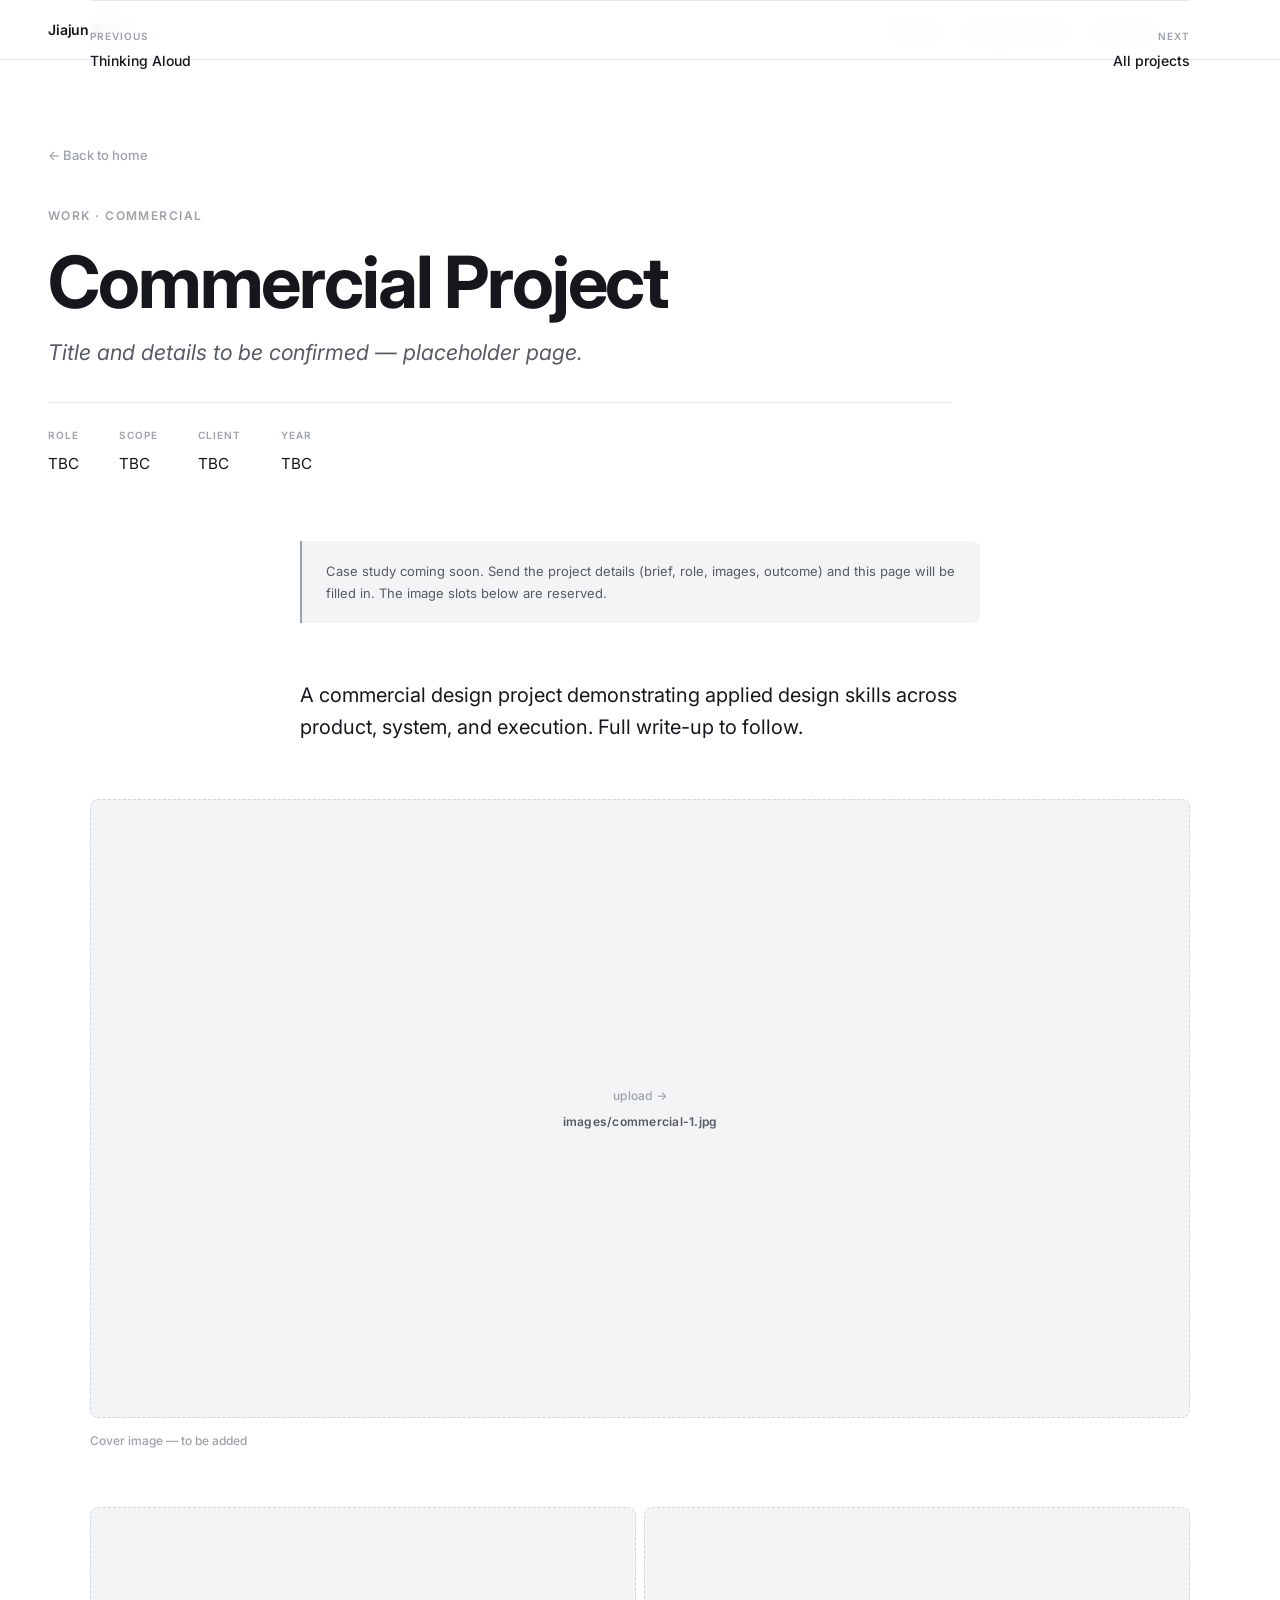
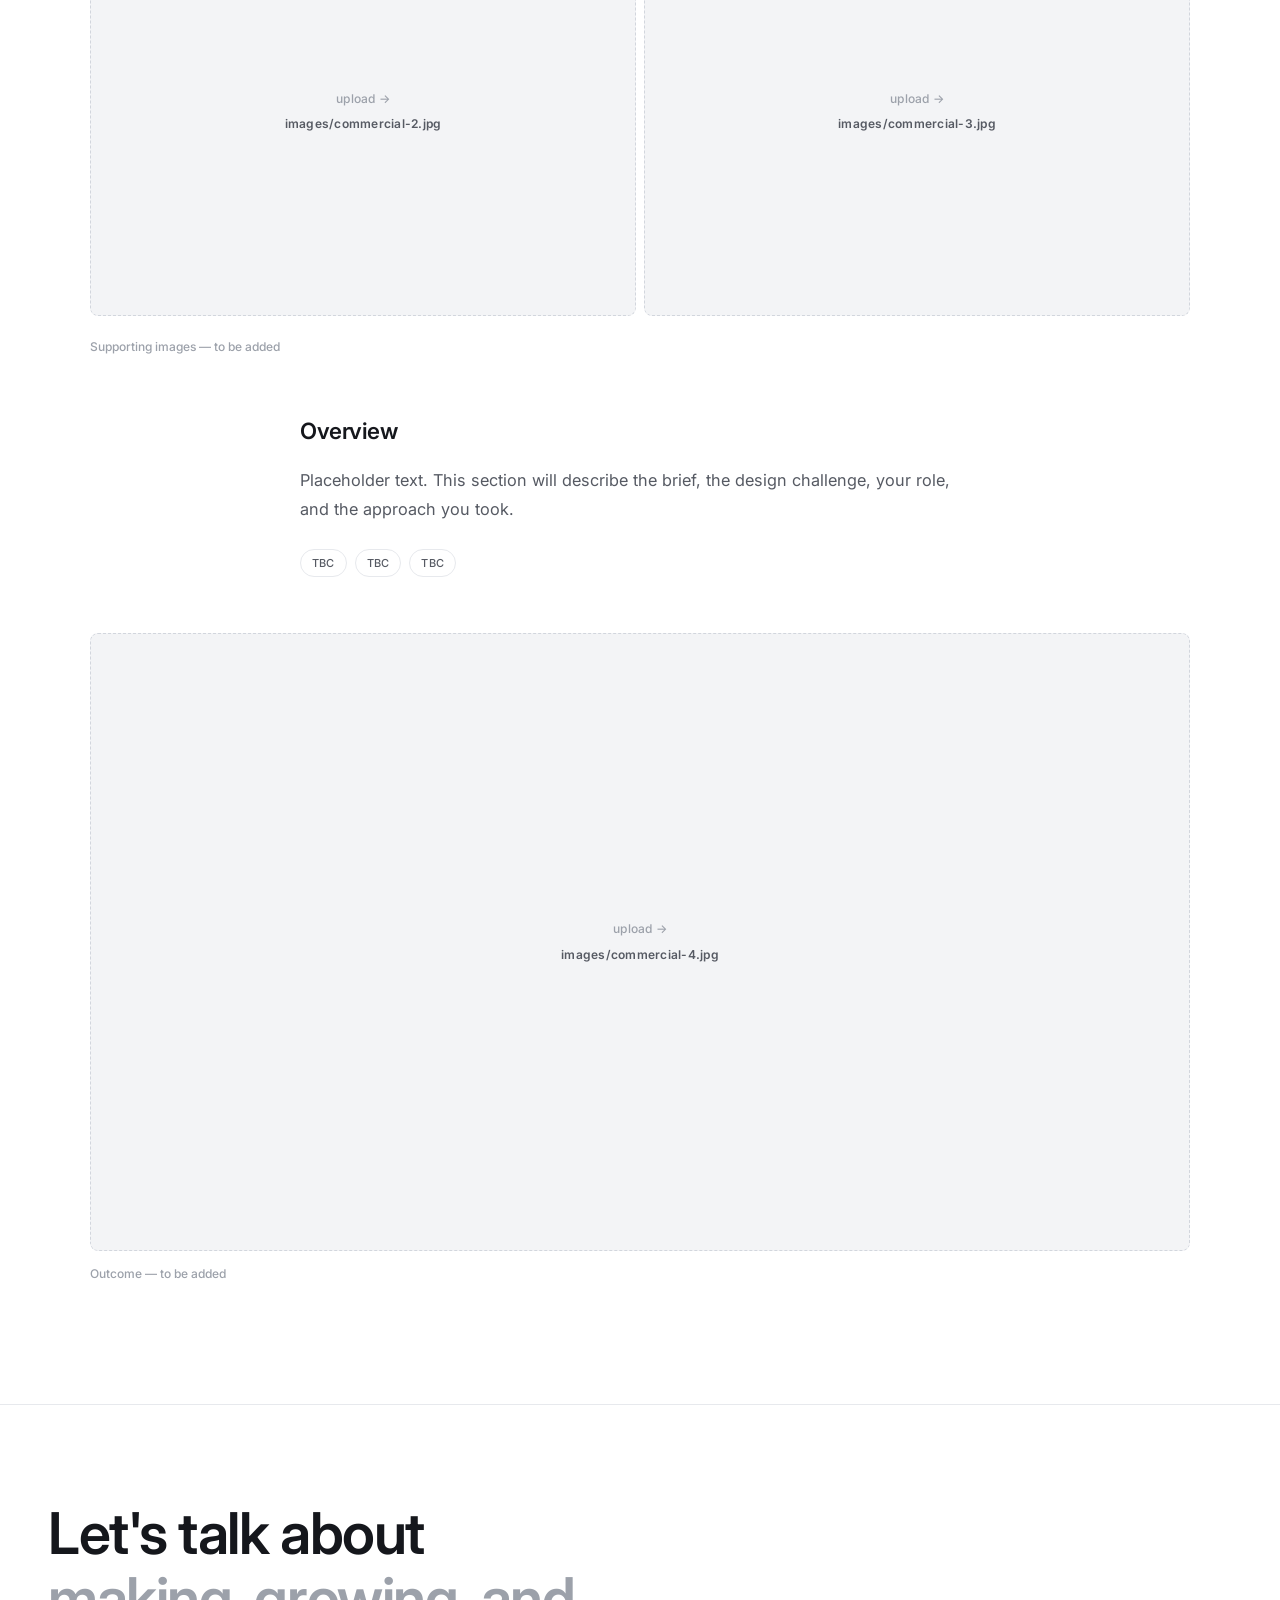
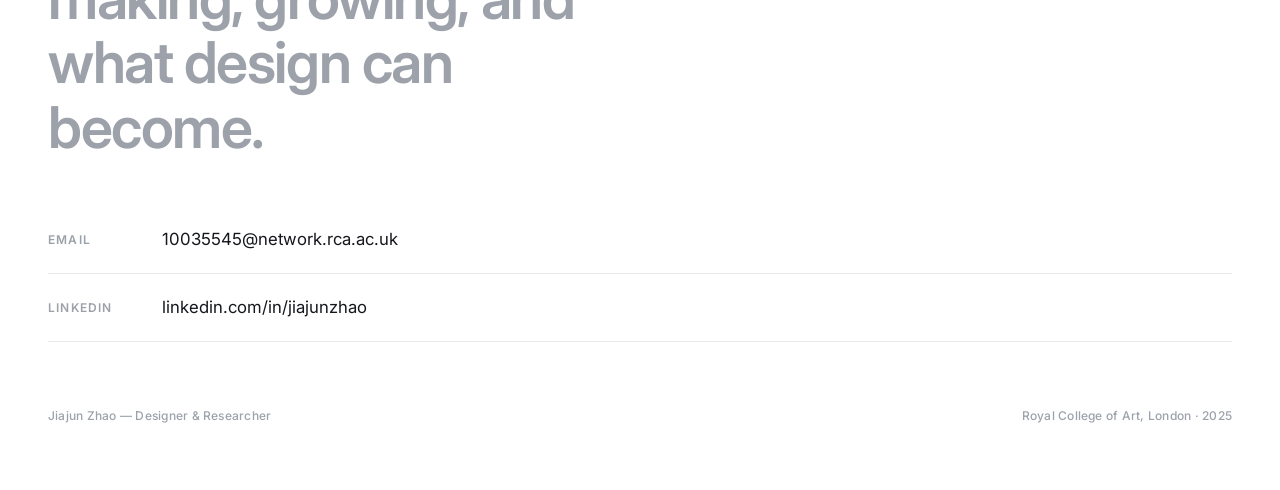
==== commercial.html @ a093c4bf "Add files via upload" ====
<!DOCTYPE html>
<html lang="en">
<head>
<meta charset="UTF-8">
<meta name="viewport" content="width=device-width, initial-scale=1.0">
<title>Commercial Project — Jiajun Zhao</title>
<link rel="preconnect" href="https://fonts.googleapis.com">
<link rel="preconnect" href="https://fonts.gstatic.com" crossorigin>
<link href="https://fonts.googleapis.com/css2?family=Inter:ital,wght@0,300;0,400;0,500;0,600;0,700;1,400;1,500&display=swap" rel="stylesheet">
<link rel="stylesheet" href="style.css">
</head>
<body>

<nav>
  <a href="index.html" class="nav-name">Jiajun Zhao</a>
  <ul class="nav-links">
    <li><a href="works.html">Works</a></li>
    <li><a href="living-practice.html">Living Practice</a></li>
    <li><a href="index.html#contact">Contact</a></li>
  </ul>
</nav>

<main class="detail-main">
  <header class="detail-hero">
    <a href="index.html" class="detail-back">← Back to home</a>
    <p class="detail-eyebrow">Work · Commercial</p>
    <h1 class="detail-title">Commercial Project</h1>
    <p class="detail-subtitle">Title and details to be confirmed — placeholder page.</p>
    <div class="detail-meta"><div class="meta-item"><span class="meta-key">Role</span><span class="meta-val">TBC</span></div><div class="meta-item"><span class="meta-key">Scope</span><span class="meta-val">TBC</span></div><div class="meta-item"><span class="meta-key">Client</span><span class="meta-val">TBC</span></div><div class="meta-item"><span class="meta-key">Year</span><span class="meta-val">TBC</span></div></div>
  </header>
  <div class="detail-body">
    <div class="notice"><p>Case study coming soon. Send the project details (brief, role, images, outcome) and this page will be filled in. The image slots below are reserved.</p></div>
    <section class="detail-section lead"><p>A commercial design project demonstrating applied design skills across product, system, and execution. Full write-up to follow.</p></section>
    <figure class="detail-figure"><div class="ph-cell"><span class="ph-label"><span>upload →</span><span class="ph-name">images/commercial-1.jpg</span></span><img src="images/commercial-1.jpg" alt="Commercial project cover" onerror="this.classList.add('img-missing')"></div><figcaption>Cover image — to be added</figcaption></figure>
    <figure class="detail-gallery"><div class="ph-cell"><span class="ph-label"><span>upload →</span><span class="ph-name">images/commercial-2.jpg</span></span><img src="images/commercial-2.jpg" alt="Project image" onerror="this.classList.add('img-missing')"></div><div class="ph-cell"><span class="ph-label"><span>upload →</span><span class="ph-name">images/commercial-3.jpg</span></span><img src="images/commercial-3.jpg" alt="Project image" onerror="this.classList.add('img-missing')"></div><figcaption>Supporting images — to be added</figcaption></figure>
    <section class="detail-section"><h3>Overview</h3><p>Placeholder text. This section will describe the brief, the design challenge, your role, and the approach you took.</p><div class="tag-row"><span class="tag">TBC</span><span class="tag">TBC</span><span class="tag">TBC</span></div></section>
    <figure class="detail-figure"><div class="ph-cell"><span class="ph-label"><span>upload →</span><span class="ph-name">images/commercial-4.jpg</span></span><img src="images/commercial-4.jpg" alt="Commercial outcome" onerror="this.classList.add('img-missing')"></div><figcaption>Outcome — to be added</figcaption></figure>
    <nav class="detail-nav">
      <a class="prev" href="thinking-aloud.html"><span class="dn-key">Previous</span>Thinking Aloud</a>
      <a class="next" href="index.html"><span class="dn-key">Next</span>All projects</a>
    </nav>
  </div>
</main>

<section id="contact">
  <h2 class="contact-header">Let's talk about<br><span>making, growing, and what design can become.</span></h2>
  <div class="contact-links">
    <a class="contact-link" href="mailto:10035545@network.rca.ac.uk"><span class="link-label">Email</span><span class="link-value">10035545@network.rca.ac.uk</span><span class="link-arrow">→</span></a>
    <a class="contact-link" href="#"><span class="link-label">LinkedIn</span><span class="link-value">linkedin.com/in/jiajunzhao</span><span class="link-arrow">→</span></a>
  </div>
  <div class="footer-note"><span>Jiajun Zhao — Designer &amp; Researcher</span><span>Royal College of Art, London · 2025</span></div>
</section>

<script>
  const obs = new IntersectionObserver(en => { en.forEach(x => { if (x.isIntersecting) {
    x.target.style.opacity='1'; x.target.style.transform='translateY(0)';
    x.target.style.transition='opacity 0.7s ease, transform 0.7s ease'; obs.unobserve(x.target);
  } }); }, { threshold: 0.08 });
  document.querySelectorAll('.detail-section, .detail-figure, .detail-gallery, .quote-block').forEach(el => {
    el.style.opacity='0'; el.style.transform='translateY(20px)'; obs.observe(el);
  });
</script>

</body>
</html>
---- style.css ----
*, *::before, *::after { box-sizing: border-box; margin: 0; padding: 0; }

:root {
  --bg: #FFFFFF;
  --ink: #15171C;
  --ink-light: #565A63;
  --ink-faint: #9CA1AA;
  --line: #E7E9ED;
  --ph-bg: #F3F4F6;
  --orb: #3A20EE;        /* electric blue — the only colour on the page */
  --orb-x: 70%;          /* shared left position: orb + nav links */
  --radius: 8px;
  --sans: 'Inter', -apple-system, Helvetica, Arial, sans-serif;
}

html { scroll-behavior: smooth; }

body {
  background: var(--bg);
  color: var(--ink);
  font-family: var(--sans);
  font-size: 17px;
  line-height: 1.65;
  -webkit-font-smoothing: antialiased;
  overflow-x: hidden;
}

img { display: block; }

/* ---------- NAV ---------- */
nav {
  position: fixed; top: 0; left: 0; right: 0; z-index: 100;
  display: flex; align-items: center;
  height: 60px; padding: 0 3rem;
  background: rgba(255,255,255,0.85);
  backdrop-filter: blur(10px);
  border-bottom: 1px solid var(--line);
}
.nav-name { font-size: 14px; font-weight: 600; letter-spacing: -0.01em; color: var(--ink); text-decoration: none; }
/* nav links: left edge aligned to the orb's left edge */
.nav-links {
  position: absolute; left: var(--orb-x); top: 50%; transform: translateY(-50%);
  display: flex; gap: 2.2rem; list-style: none;
}
.nav-links a { font-size: 13px; font-weight: 500; letter-spacing: 0.01em; color: var(--ink-light); text-decoration: none; transition: color 0.2s; }
.nav-links a:hover { color: var(--ink); }

/* ---------- SECTION LABEL ---------- */
.section-label {
  font-size: 12px; font-weight: 600; letter-spacing: 0.12em; color: var(--ink-faint);
  text-transform: uppercase; display: flex; align-items: center; gap: 1rem; margin-bottom: 3rem;
}
.section-label::before { content: ''; width: 28px; height: 2px; background: var(--ink-faint); }

/* ---------- HOME / HERO ---------- */
#home {
  position: relative;
  display: flex; flex-direction: column; justify-content: center;
  padding: 8rem 3rem 4rem; min-height: 100vh;
}
.home-eyebrow { font-size: 13px; font-weight: 500; letter-spacing: 0.1em; color: var(--ink-faint); text-transform: uppercase; margin-bottom: 1.8rem; position: relative; z-index: 2; }
.home-name { font-size: clamp(2.6rem, 9vw, 6rem); font-weight: 700; line-height: 1.0; letter-spacing: -0.035em; margin-bottom: 1.5rem; white-space: nowrap; position: relative; z-index: 2; }
.home-tagline { font-size: clamp(0.95rem, 2.2vw, 1.45rem); font-weight: 400; font-style: italic; color: var(--ink-light); white-space: nowrap; line-height: 1.45; margin-bottom: 3rem; position: relative; z-index: 2; }
.home-scroll { font-size: 12px; font-weight: 500; letter-spacing: 0.08em; color: var(--ink-faint); display: flex; align-items: center; gap: 0.8rem; position: relative; z-index: 2; }
.home-scroll::after { content: ''; display: block; width: 40px; height: 1px; background: var(--ink-faint); }

/* single-colour electric-blue orb — feathered edge, vertically centred in hero */
.hero-orb {
  position: absolute;
  top: 50%; left: var(--orb-x);
  transform: translateY(-50%);
  width: 150px; height: 150px;
  border-radius: 50%;
  background: var(--orb);
  filter: blur(26px);
  z-index: 1;
  animation: orbFade 7s linear infinite;
  pointer-events: none;
}
/* linear fade, 7s: near-pure breathing, ~0.2s holds at each end */
@keyframes orbFade {
  0%   { opacity: 0.30; }   /* start of fade in */
  47%  { opacity: 0.90; }   /* fade in done (~3.3s) */
  50%  { opacity: 0.90; }   /* hold bright (~0.2s) */
  97%  { opacity: 0.30; }   /* fade out done (~3.3s) */
  100% { opacity: 0.30; }   /* hold dim (~0.2s) then loop */
}

/* ---------- PROJECT WALL ---------- */
.projects { padding: 4rem 3rem 5rem; }

.project-card {
  display: grid; grid-template-columns: 1fr 1fr; gap: 3.5rem;
  align-items: center; padding: 4rem 0; border-top: 1px solid var(--line);
}
.project-card:last-child { border-bottom: 1px solid var(--line); }
.project-card.reverse .pc-media { order: 2; }
.project-card.reverse .pc-text  { order: 1; }

/* media cluster is a link (one of only two clickable targets) */
.pc-media { display: grid; grid-template-columns: 1fr 1fr; gap: 8px; text-decoration: none; }
.pc-media .ph-cell:first-child { grid-column: span 2; aspect-ratio: 16 / 9; }
.pc-media .ph-cell { aspect-ratio: 4 / 3; }

.pc-text .pc-eyebrow { font-size: 12px; font-weight: 600; letter-spacing: 0.1em; text-transform: uppercase; color: var(--ink-faint); margin-bottom: 1rem; }
.pc-text h3 { font-size: clamp(1.6rem, 3vw, 2.2rem); font-weight: 600; line-height: 1.12; letter-spacing: -0.025em; margin-bottom: 0.5rem; }
.pc-text .pc-role { font-size: 13px; font-weight: 500; color: var(--ink-faint); margin-bottom: 1.2rem; }
.pc-text .pc-body { font-size: 1rem; line-height: 1.7; color: var(--ink-light); margin-bottom: 1.5rem; }

/* View details — italic, neutral colour, left-aligned with the body copy above */
.view-details {
  font-size: 14px; font-weight: 500; font-style: italic; color: var(--ink);
  text-decoration: none; display: inline-flex; align-items: center; gap: 0.5rem;
}
.view-details .arrow { font-style: normal; transition: transform 0.3s; }
.view-details:hover .arrow { transform: translateX(6px); }

/* tags */
.tag-row { display: flex; flex-wrap: wrap; gap: 0.5rem; margin-bottom: 1.5rem; }
.tag { font-size: 11px; font-weight: 500; letter-spacing: 0.02em; padding: 4px 11px; border: 1px solid var(--line); border-radius: 100px; color: var(--ink-light); }
.tbc .pc-eyebrow { color: var(--ink-faint); }

/* ---------- PLACEHOLDER CELLS (rounded) ---------- */
.ph-cell { position: relative; overflow: hidden; background: var(--ph-bg); border-radius: var(--radius); }
.ph-cell .ph-label {
  position: absolute; inset: 0; display: flex; flex-direction: column;
  align-items: center; justify-content: center; gap: 0.35rem; padding: 1rem; text-align: center;
  font-size: 12px; font-weight: 500; letter-spacing: 0.02em; color: var(--ink-faint);
  border: 1px dashed #D2D6DD; border-radius: var(--radius);
}
.ph-cell .ph-label .ph-name { color: var(--ink-light); font-weight: 600; }
.ph-cell img { position: relative; z-index: 1; width: 100%; height: 100%; object-fit: cover; transition: transform 0.5s; border-radius: var(--radius); }
.ph-cell img.img-missing { display: none; }
.pc-media:hover .ph-cell img { transform: scale(1.03); }

/* ---------- CONTACT ---------- */
#contact { padding: 6rem 3rem 4rem; display: flex; flex-direction: column; justify-content: center; min-height: 55vh; border-top: 1px solid var(--line); }
.contact-header { font-size: clamp(1.8rem, 5vw, 3.6rem); font-weight: 600; line-height: 1.12; letter-spacing: -0.025em; max-width: 620px; margin-bottom: 3rem; }
.contact-header span { color: var(--ink-faint); }
.contact-links { display: flex; flex-direction: column; }
.contact-link { display: flex; align-items: center; gap: 1.5rem; text-decoration: none; color: var(--ink); padding: 1.2rem 0; border-bottom: 1px solid var(--line); transition: padding-left 0.3s, color 0.2s; }
.contact-link:hover { padding-left: 0.5rem; color: var(--ink-light); }
.contact-link .link-label { font-size: 12px; font-weight: 600; letter-spacing: 0.1em; text-transform: uppercase; color: var(--ink-faint); width: 90px; flex-shrink: 0; }
.contact-link .link-value { font-size: 1.05rem; }
.contact-link .link-arrow { margin-left: auto; opacity: 0; transition: opacity 0.3s; }
.contact-link:hover .link-arrow { opacity: 1; }
.footer-note { margin-top: 4rem; font-size: 12px; font-weight: 500; letter-spacing: 0.02em; color: var(--ink-faint); display: flex; justify-content: space-between; }

/* ---------- RESPONSIVE ---------- */
@media (max-width: 768px) {
  nav { padding: 0 1.4rem; }
  .nav-links { position: static; transform: none; gap: 1.1rem; margin-left: auto; }
  #home { padding: 6rem 1.4rem 3rem; }
  .hero-orb { width: 90px; height: 90px; top: auto; bottom: 14%; left: auto; right: 12%; transform: none; filter: blur(18px); }
  .home-name, .home-tagline { white-space: normal; }
  .projects { padding: 3rem 1.4rem 4rem; }
  .project-card { grid-template-columns: 1fr; gap: 1.5rem; padding: 3rem 0; }
  .project-card.reverse .pc-media, .project-card.reverse .pc-text { order: 0; }
  #contact { padding: 5rem 1.4rem 3rem; }
  .footer-note { flex-direction: column; gap: 0.5rem; }
}
@media (prefers-reduced-motion: reduce) {
  * { animation: none !important; transition: none !important; scroll-behavior: auto !important; }
}

/* ============================================================
   DETAIL PAGE + CATEGORY PAGE additions
   ============================================================ */
.page-head { padding: 8rem 3rem 1rem; }
.page-head .section-label { margin-bottom: 1rem; }
.page-head h1 { font-size: clamp(2.4rem, 6vw, 4rem); font-weight: 700; letter-spacing: -0.03em; line-height: 1.02; }
.page-head p { font-size: 1.05rem; color: var(--ink-light); max-width: 560px; margin-top: 1rem; }

.detail-main { padding-top: 60px; }
.detail-hero { padding: 5rem 3rem 3rem; max-width: 1000px; }
.detail-back { font-size: 13px; font-weight: 500; color: var(--ink-faint); text-decoration: none; display: inline-flex; align-items: center; gap: 0.5rem; margin-bottom: 2.5rem; transition: color 0.2s; }
.detail-back:hover { color: var(--ink); }
.detail-eyebrow { font-size: 12px; font-weight: 600; letter-spacing: 0.12em; text-transform: uppercase; color: var(--ink-faint); margin-bottom: 1.2rem; }
.detail-title { font-size: clamp(2.5rem, 6vw, 4.5rem); font-weight: 700; line-height: 1.02; letter-spacing: -0.03em; margin-bottom: 1rem; }
.detail-subtitle { font-size: clamp(1.05rem, 2vw, 1.35rem); font-style: italic; color: var(--ink-light); max-width: 600px; margin-bottom: 2rem; }
.detail-meta { display: flex; flex-wrap: wrap; gap: 1.4rem 2.5rem; padding-top: 1.5rem; border-top: 1px solid var(--line); }
.detail-meta .meta-key { display: block; font-size: 10px; font-weight: 600; letter-spacing: 0.1em; text-transform: uppercase; color: var(--ink-faint); margin-bottom: 0.3rem; }
.detail-meta .meta-val { font-size: 0.95rem; color: var(--ink); }

.detail-body { padding: 1rem 3rem 4rem; }
.detail-section { max-width: 680px; margin: 0 auto 3.5rem; }
.detail-section.lead p { font-size: 1.25rem; line-height: 1.6; color: var(--ink); }
.detail-section h3 { font-size: 1.4rem; font-weight: 600; letter-spacing: -0.02em; margin-bottom: 1rem; }
.detail-section p { font-size: 1.02rem; line-height: 1.8; color: var(--ink-light); margin-bottom: 1.2rem; }
.detail-section ul { list-style: none; padding: 0; margin: 1rem 0; }
.detail-section ul li { padding: 0.4rem 0; border-bottom: 1px solid var(--line); color: var(--ink-light); }
.detail-section ul li:last-child { border-bottom: none; }
.detail-section .tag-row { margin-top: 1.5rem; }

.detail-figure { max-width: 1100px; margin: 0 auto 3.5rem; }
.detail-figure .ph-cell { aspect-ratio: 16 / 9; }
.detail-figure figcaption, .detail-gallery figcaption { font-size: 12px; font-weight: 500; color: var(--ink-faint); margin-top: 0.8rem; }
.detail-gallery { max-width: 1100px; margin: 0 auto 3.5rem; display: grid; grid-template-columns: 1fr 1fr; gap: 8px; }
.detail-gallery .ph-cell { aspect-ratio: 4 / 3; }

.quote-block { max-width: 680px; margin: 2.5rem auto; padding: 1.5rem 2rem; background: var(--ph-bg); border-left: 2px solid var(--ink); border-radius: 0 var(--radius) var(--radius) 0; }
.quote-block p { font-size: 1.1rem; font-style: italic; color: var(--ink); line-height: 1.6; }
.quote-block cite { display: block; font-size: 12px; font-weight: 500; color: var(--ink-faint); margin-top: 0.5rem; font-style: normal; }

.notice { max-width: 680px; margin: 0 auto 3.5rem; padding: 1.2rem 1.5rem; background: var(--ph-bg); border-left: 2px solid var(--ink-faint); border-radius: 0 var(--radius) var(--radius) 0; }
.notice p { font-size: 13px; line-height: 1.7; color: var(--ink-light); margin: 0; }

.detail-nav { max-width: 1100px; margin: 0 auto; padding: 2.5rem 0 0; border-top: 1px solid var(--line); display: flex; justify-content: space-between; gap: 2rem; }
.detail-nav a { text-decoration: none; color: var(--ink); font-size: 14px; font-weight: 500; transition: color 0.2s; }
.detail-nav a:hover { color: var(--ink-light); }
.detail-nav .dn-key { display: block; font-size: 10px; font-weight: 600; letter-spacing: 0.1em; text-transform: uppercase; color: var(--ink-faint); margin-bottom: 0.3rem; }
.detail-nav .next { text-align: right; }

@media (max-width: 768px) {
  .page-head { padding: 6rem 1.4rem 1rem; }
  .detail-hero { padding: 4rem 1.4rem 2rem; }
  .detail-body { padding: 1rem 1.4rem 3rem; }
  .detail-gallery { grid-template-columns: 1fr; }
}
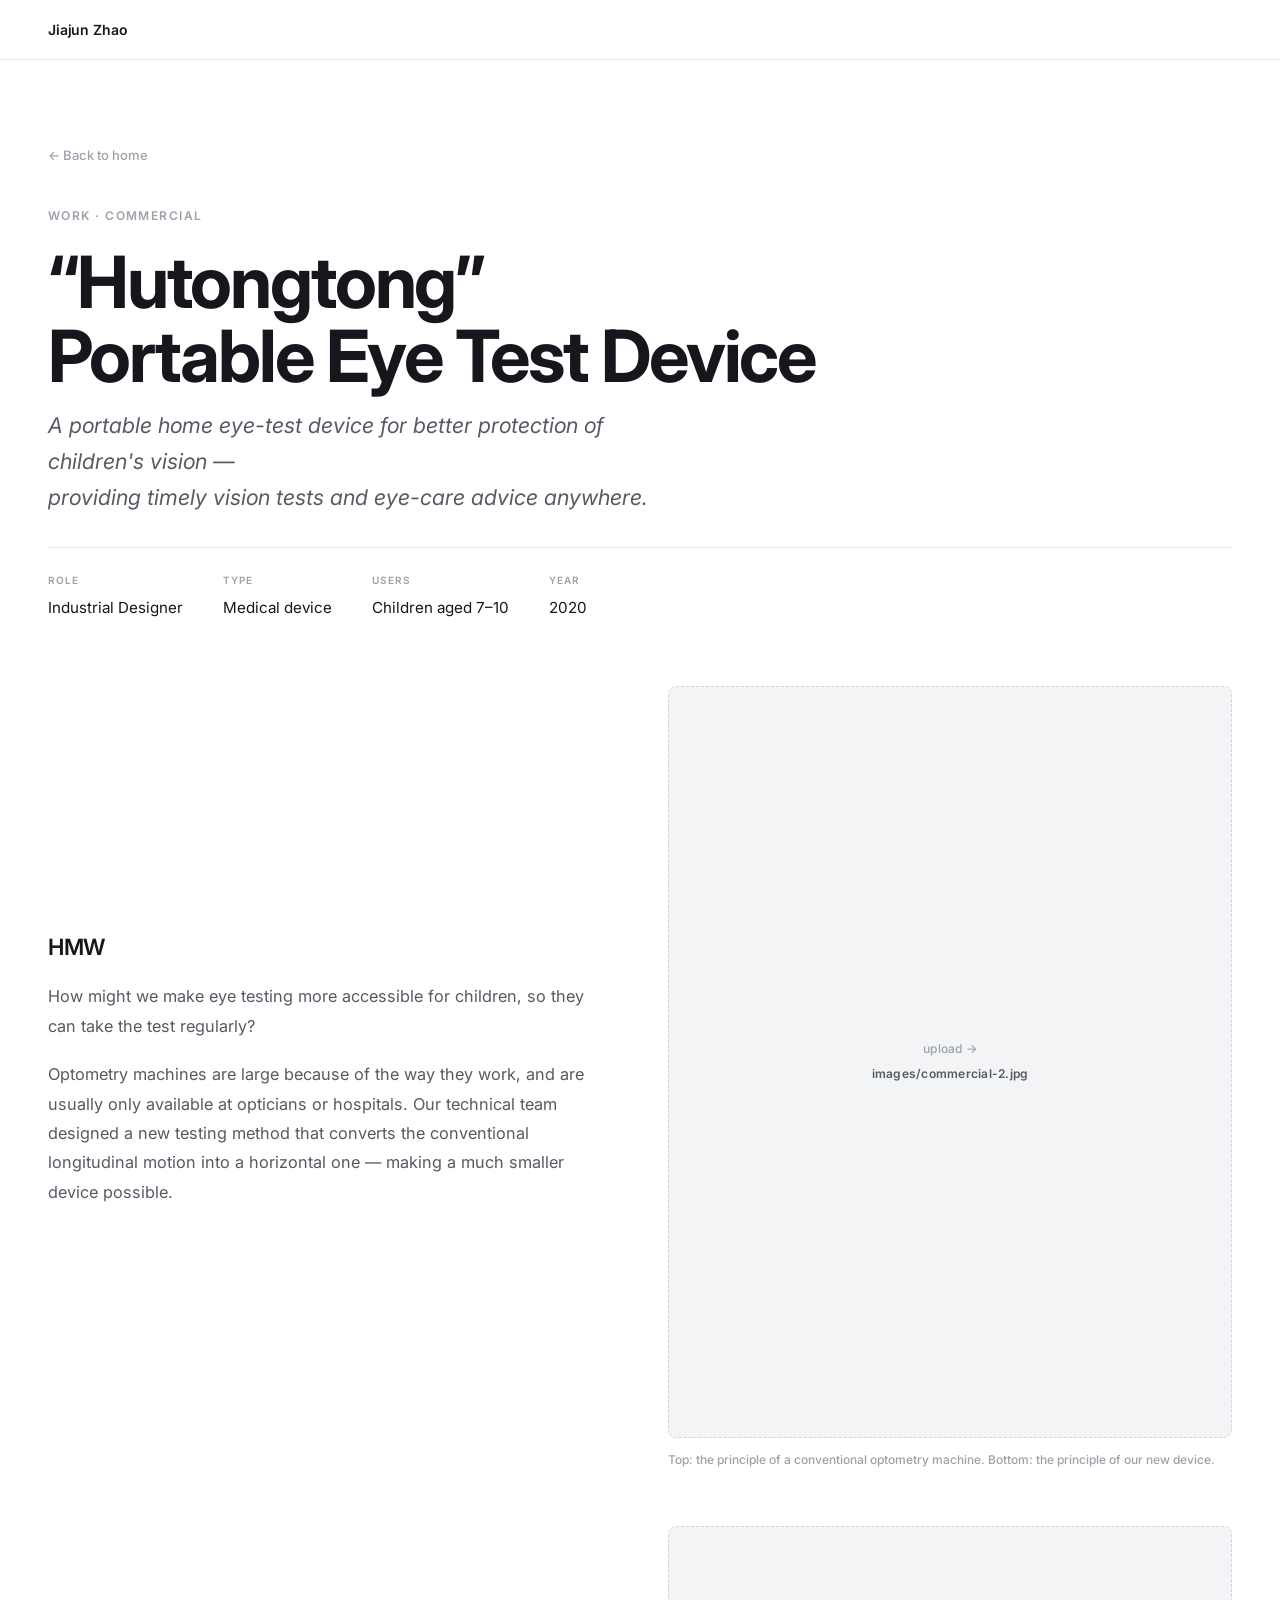
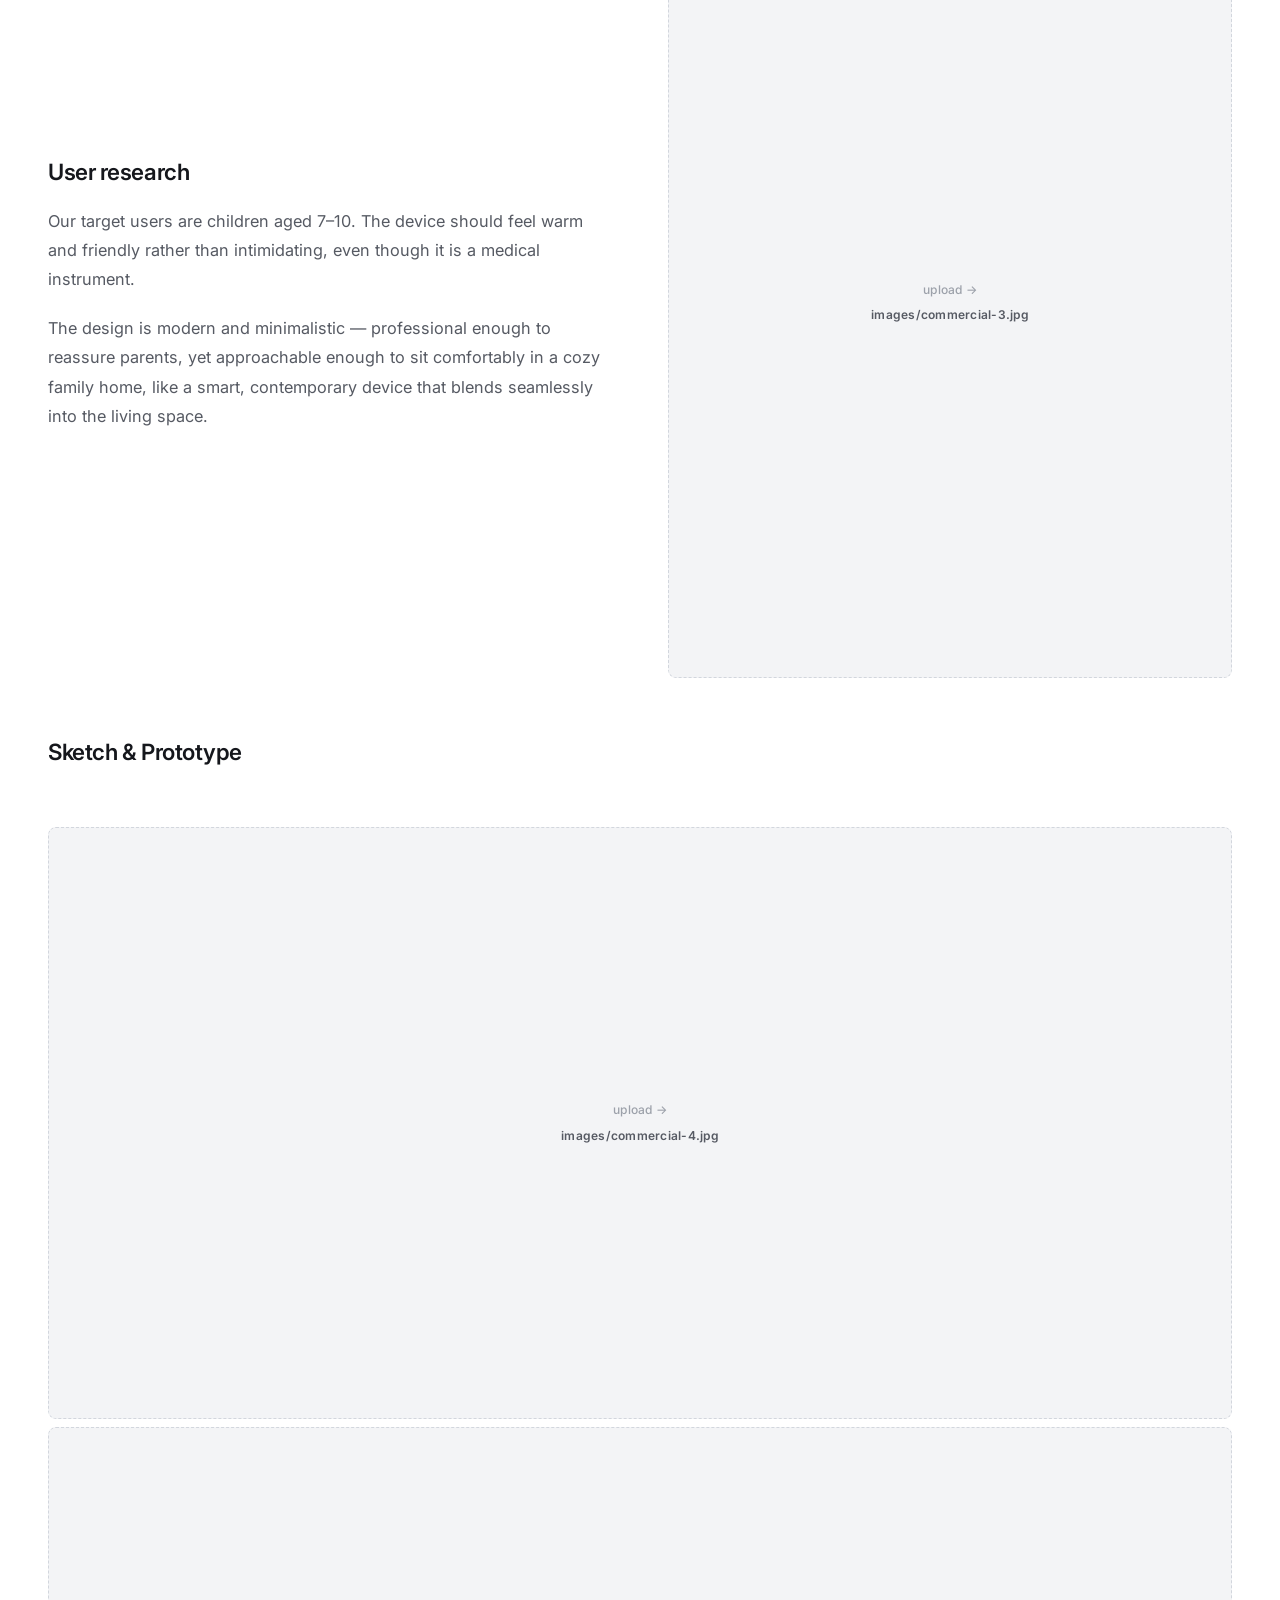
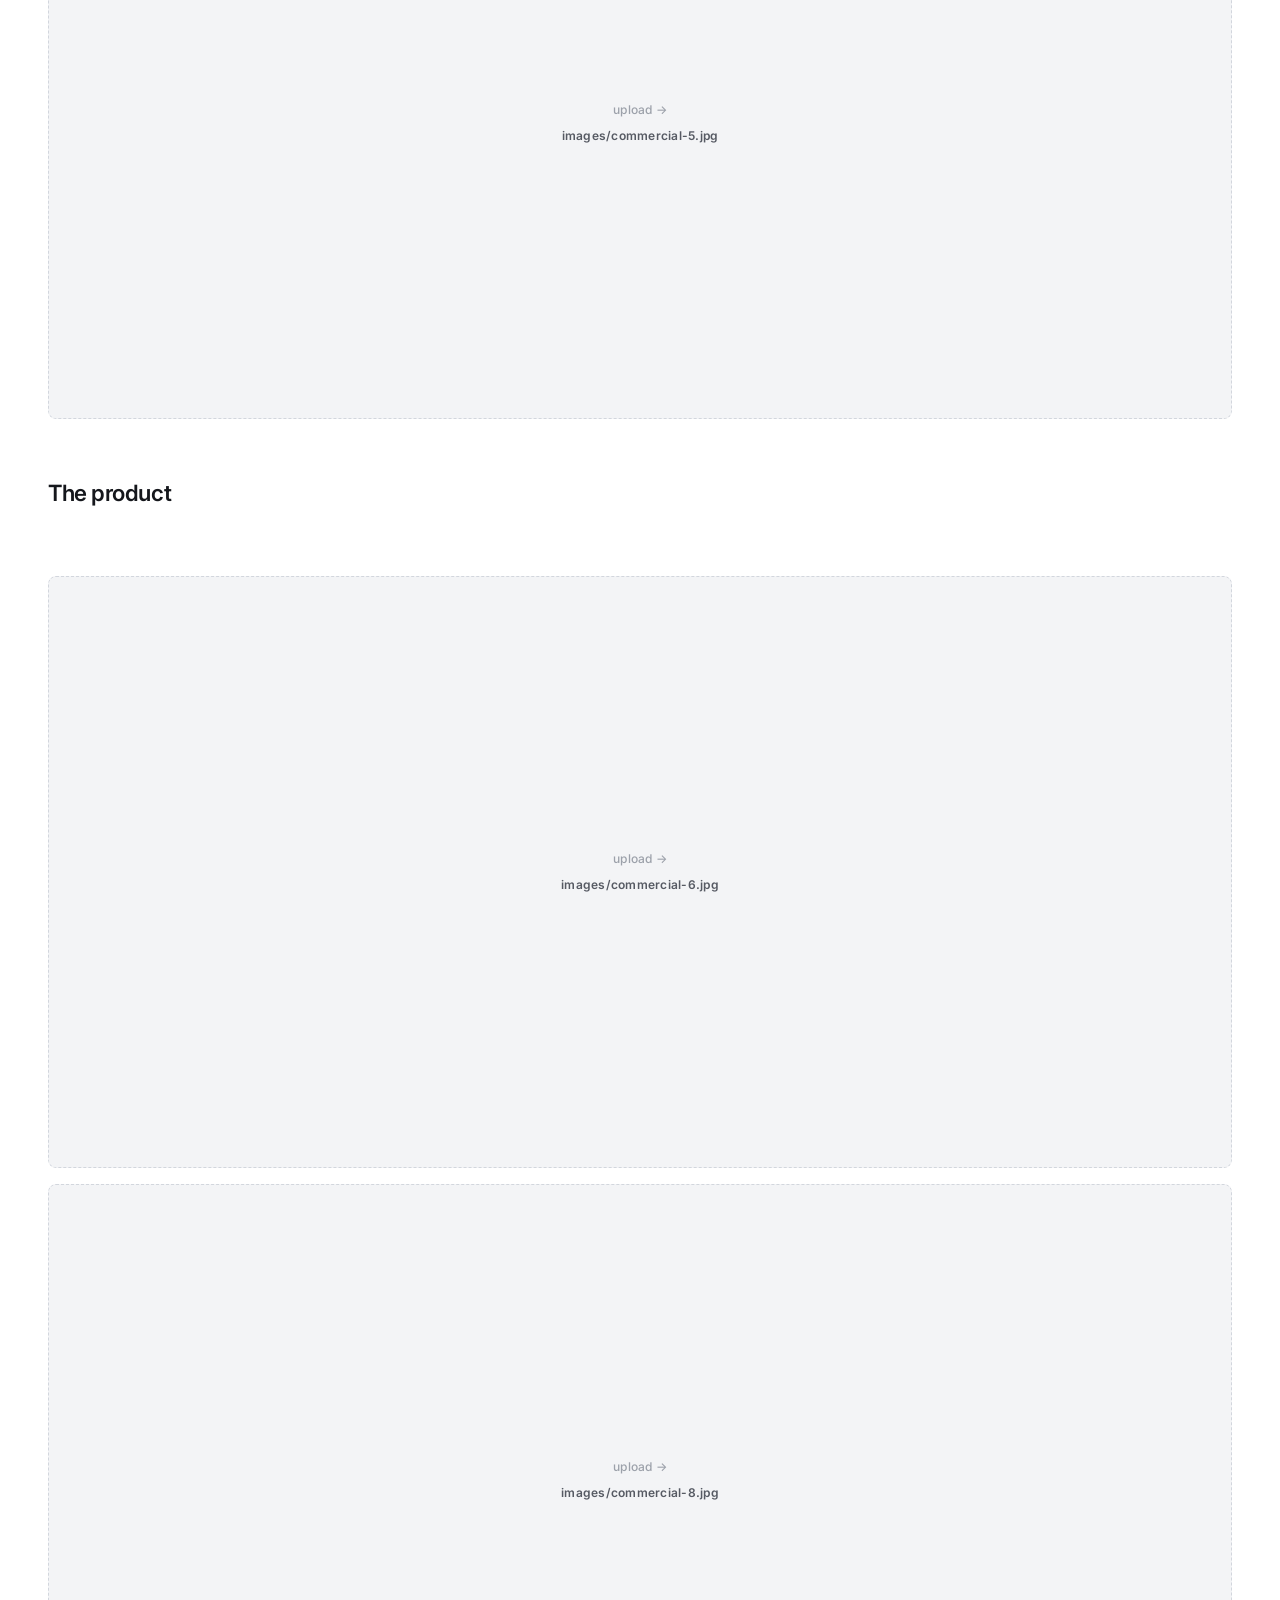
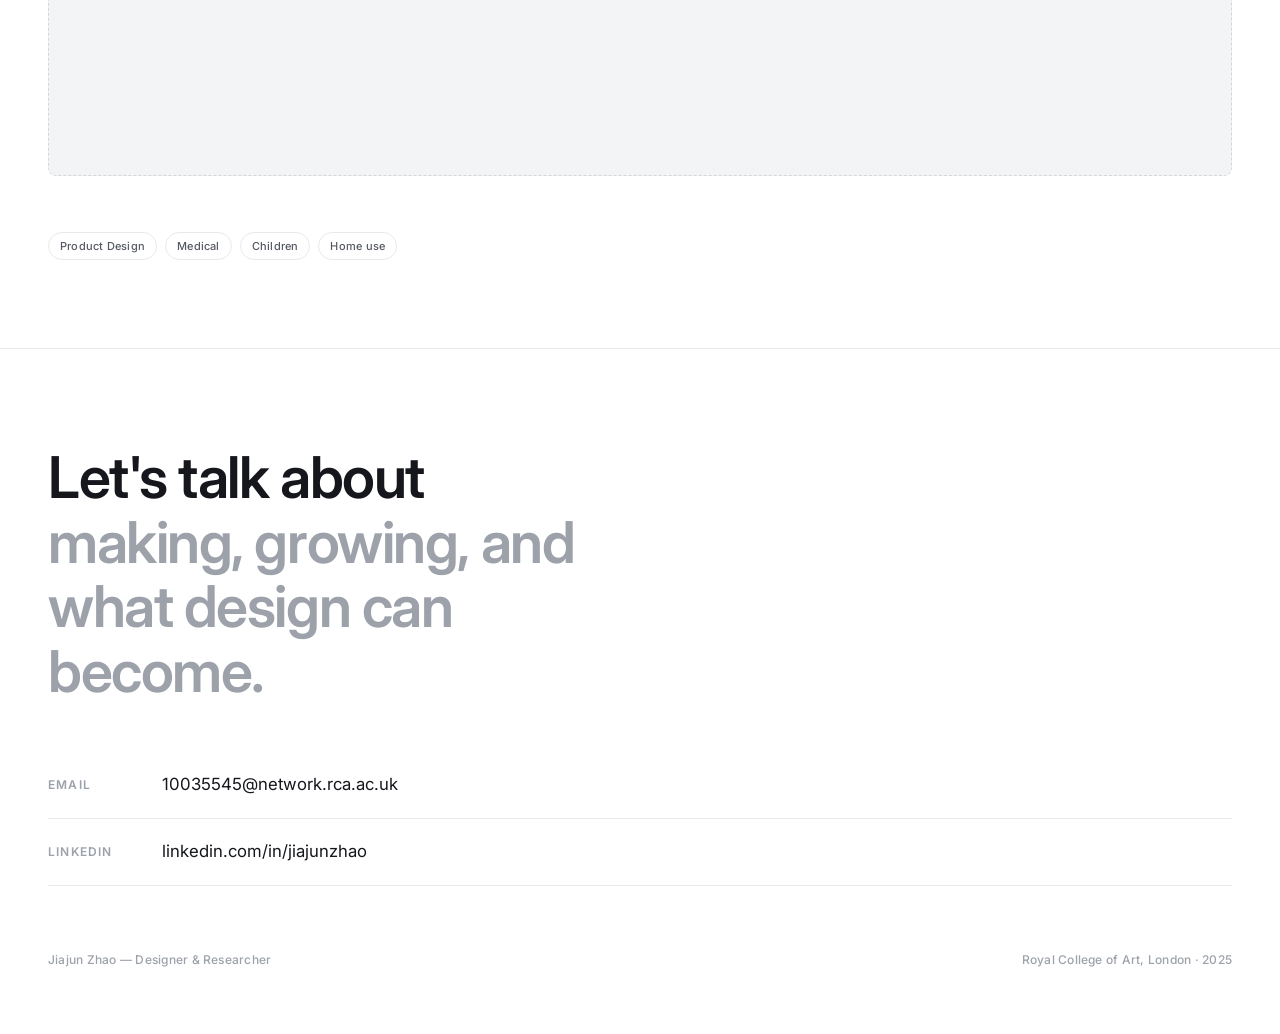
==== commit 082c52e6: "Add files via upload" ====
--- a/commercial.html
+++ b/commercial.html
@@ -3,7 +3,7 @@
 <head>
 <meta charset="UTF-8">
 <meta name="viewport" content="width=device-width, initial-scale=1.0">
-<title>Commercial Project — Jiajun Zhao</title>
+<title>“Hutongtong” Portable Eye Test Device — Jiajun Zhao</title>
 <link rel="preconnect" href="https://fonts.googleapis.com">
 <link rel="preconnect" href="https://fonts.gstatic.com" crossorigin>
 <link href="https://fonts.googleapis.com/css2?family=Inter:ital,wght@0,300;0,400;0,500;0,600;0,700;1,400;1,500&display=swap" rel="stylesheet">
@@ -13,32 +13,67 @@
 
 <nav>
   <a href="index.html" class="nav-name">Jiajun Zhao</a>
-  <ul class="nav-links">
-    <li><a href="works.html">Works</a></li>
-    <li><a href="living-practice.html">Living Practice</a></li>
-    <li><a href="index.html#contact">Contact</a></li>
-  </ul>
 </nav>
 
 <main class="detail-main">
   <header class="detail-hero">
     <a href="index.html" class="detail-back">← Back to home</a>
     <p class="detail-eyebrow">Work · Commercial</p>
-    <h1 class="detail-title">Commercial Project</h1>
-    <p class="detail-subtitle">Title and details to be confirmed — placeholder page.</p>
-    <div class="detail-meta"><div class="meta-item"><span class="meta-key">Role</span><span class="meta-val">TBC</span></div><div class="meta-item"><span class="meta-key">Scope</span><span class="meta-val">TBC</span></div><div class="meta-item"><span class="meta-key">Client</span><span class="meta-val">TBC</span></div><div class="meta-item"><span class="meta-key">Year</span><span class="meta-val">TBC</span></div></div>
+    <h1 class="detail-title">“Hutongtong”<br>Portable Eye Test Device</h1>
+    <p class="detail-subtitle">A portable home eye-test device for better protection of children's vision —<br>providing timely vision tests and eye-care advice anywhere.</p>
+    <div class="detail-meta">
+      <div class="meta-item"><span class="meta-key">Role</span><span class="meta-val">Industrial Designer</span></div>
+      <div class="meta-item"><span class="meta-key">Type</span><span class="meta-val">Medical device</span></div>
+      <div class="meta-item"><span class="meta-key">Users</span><span class="meta-val">Children aged 7–10</span></div>
+      <div class="meta-item"><span class="meta-key">Year</span><span class="meta-val">2020</span></div>
+    </div>
   </header>
+
   <div class="detail-body">
-    <div class="notice"><p>Case study coming soon. Send the project details (brief, role, images, outcome) and this page will be filled in. The image slots below are reserved.</p></div>
-    <section class="detail-section lead"><p>A commercial design project demonstrating applied design skills across product, system, and execution. Full write-up to follow.</p></section>
-    <figure class="detail-figure"><div class="ph-cell"><span class="ph-label"><span>upload →</span><span class="ph-name">images/commercial-1.jpg</span></span><img src="images/commercial-1.jpg" alt="Commercial project cover" onerror="this.classList.add('img-missing')"></div><figcaption>Cover image — to be added</figcaption></figure>
-    <figure class="detail-gallery"><div class="ph-cell"><span class="ph-label"><span>upload →</span><span class="ph-name">images/commercial-2.jpg</span></span><img src="images/commercial-2.jpg" alt="Project image" onerror="this.classList.add('img-missing')"></div><div class="ph-cell"><span class="ph-label"><span>upload →</span><span class="ph-name">images/commercial-3.jpg</span></span><img src="images/commercial-3.jpg" alt="Project image" onerror="this.classList.add('img-missing')"></div><figcaption>Supporting images — to be added</figcaption></figure>
-    <section class="detail-section"><h3>Overview</h3><p>Placeholder text. This section will describe the brief, the design challenge, your role, and the approach you took.</p><div class="tag-row"><span class="tag">TBC</span><span class="tag">TBC</span><span class="tag">TBC</span></div></section>
-    <figure class="detail-figure"><div class="ph-cell"><span class="ph-label"><span>upload →</span><span class="ph-name">images/commercial-4.jpg</span></span><img src="images/commercial-4.jpg" alt="Commercial outcome" onerror="this.classList.add('img-missing')"></div><figcaption>Outcome — to be added</figcaption></figure>
-    <nav class="detail-nav">
-      <a class="prev" href="thinking-aloud.html"><span class="dn-key">Previous</span>Thinking Aloud</a>
-      <a class="next" href="index.html"><span class="dn-key">Next</span>All projects</a>
-    </nav>
+
+    <!-- HMW · 左文右图 · 图2 -->
+    <div class="split-section">
+      <div class="split-text">
+        <h3>HMW</h3>
+        <p>How might we make eye testing more accessible for children, so they can take the test regularly?</p>
+        <p>Optometry machines are large because of the way they work, and are usually only available at opticians or hospitals. Our technical team designed a new testing method that converts the conventional longitudinal motion into a horizontal one — making a much smaller device possible.</p>
+      </div>
+      <figure class="split-media">
+        <div class="ph-cell"><span class="ph-label"><span>upload →</span><span class="ph-name">images/commercial-2.jpg</span></span><img src="images/commercial-2.jpg" alt="Optometry principle comparison" onerror="this.classList.add('img-missing')"></div>
+        <figcaption>Top: the principle of a conventional optometry machine. Bottom: the principle of our new device.</figcaption>
+      </figure>
+    </div>
+
+    <!-- USER RESEARCH · 左文右图 · 图3 -->
+    <div class="split-section">
+      <div class="split-text">
+        <h3>User research</h3>
+        <p>Our target users are children aged 7–10. The device should feel warm and friendly rather than intimidating, even though it is a medical instrument.</p>
+        <p>The design is modern and minimalistic — professional enough to reassure parents, yet approachable enough to sit comfortably in a cozy family home, like a smart, contemporary device that blends seamlessly into the living space.</p>
+      </div>
+      <figure class="split-media">
+        <div class="ph-cell"><span class="ph-label"><span>upload →</span><span class="ph-name">images/commercial-3.jpg</span></span><img src="images/commercial-3.jpg" alt="User research" onerror="this.classList.add('img-missing')"></div>
+      </figure>
+    </div>
+
+    <!-- SKETCH & PROTOTYPE · 图4,5 上下 2:1 -->
+    <section class="detail-section"><h3>Sketch &amp; Prototype</h3></section>
+    <div class="img-stack">
+      <figure class="figure-2to1"><div class="ph-cell"><span class="ph-label"><span>upload →</span><span class="ph-name">images/commercial-4.jpg</span></span><img src="images/commercial-4.jpg" alt="Sketch" onerror="this.classList.add('img-missing')"></div></figure>
+      <figure class="figure-2to1"><div class="ph-cell"><span class="ph-label"><span>upload →</span><span class="ph-name">images/commercial-5.jpg</span></span><img src="images/commercial-5.jpg" alt="Prototype" onerror="this.classList.add('img-missing')"></div></figure>
+    </div>
+
+    <!-- THE PRODUCT · 图9,6,7,8 上下（6,8为2:1） -->
+    <section class="detail-section"><h3>The product</h3></section>
+    <div class="img-stack">
+      <figure class="figure-full"><div class="ph-cell"><span class="ph-label"><span>upload →</span><span class="ph-name">images/commercial-9.jpg</span></span><img src="images/commercial-9.jpg" alt="Product 9" onerror="this.classList.add('img-missing')"></div></figure>
+      <figure class="figure-2to1"><div class="ph-cell"><span class="ph-label"><span>upload →</span><span class="ph-name">images/commercial-6.jpg</span></span><img src="images/commercial-6.jpg" alt="Product 6" onerror="this.classList.add('img-missing')"></div></figure>
+      <figure class="figure-full"><div class="ph-cell"><span class="ph-label"><span>upload →</span><span class="ph-name">images/commercial-7.jpg</span></span><img src="images/commercial-7.jpg" alt="Product 7" onerror="this.classList.add('img-missing')"></div></figure>
+      <figure class="figure-2to1"><div class="ph-cell"><span class="ph-label"><span>upload →</span><span class="ph-name">images/commercial-8.jpg</span></span><img src="images/commercial-8.jpg" alt="Product 8" onerror="this.classList.add('img-missing')"></div></figure>
+    </div>
+
+    <div class="tag-row"><span class="tag">Product Design</span><span class="tag">Medical</span><span class="tag">Children</span><span class="tag">Home use</span></div>
+
   </div>
 </main>
 
@@ -56,10 +91,10 @@
     x.target.style.opacity='1'; x.target.style.transform='translateY(0)';
     x.target.style.transition='opacity 0.7s ease, transform 0.7s ease'; obs.unobserve(x.target);
   } }); }, { threshold: 0.08 });
-  document.querySelectorAll('.detail-section, .detail-figure, .detail-gallery, .quote-block').forEach(el => {
+  document.querySelectorAll('.split-section, .detail-section, .img-stack').forEach(el => {
     el.style.opacity='0'; el.style.transform='translateY(20px)'; obs.observe(el);
   });
 </script>
 
 </body>
-</html>+</html>
--- a/style.css
+++ b/style.css
@@ -92,7 +92,7 @@
 
 .project-card {
   display: grid; grid-template-columns: 1fr 1fr; gap: 3.5rem;
-  align-items: center; padding: 4rem 0; border-top: 1px solid var(--line);
+  align-items: start; padding: 4rem 0; border-top: 1px solid var(--line);
 }
 .project-card:last-child { border-bottom: 1px solid var(--line); }
 .project-card.reverse .pc-media { order: 2; }
@@ -100,9 +100,44 @@
 
 /* media cluster is a link (one of only two clickable targets) */
 .pc-media { display: grid; grid-template-columns: 1fr 1fr; gap: 8px; text-decoration: none; }
-.pc-media .ph-cell:first-child { grid-column: span 2; aspect-ratio: 16 / 9; }
-.pc-media .ph-cell { aspect-ratio: 4 / 3; }
-
+.pc-media .ph-cell:first-child { grid-column: span 2; aspect-ratio: 18.8 / 9; }
+.pc-media .ph-cell { aspect-ratio: 4.7 / 3; }
+
+/* luffa homepage thumb: shorter top image, taller bottom pair (total height unchanged) */
+.pc-media.luffa-thumb .ph-cell:first-child { aspect-ratio: 23.5 / 9; }
+.pc-media.luffa-thumb .ph-cell { aspect-ratio: 3.6 / 3; }
+
+/* leather homepage thumb: two portrait images side by side */
+.pc-media.leather-thumb { grid-template-columns: 1fr 1fr; }
+.pc-media.leather-thumb .ph-cell:first-child { grid-column: auto; }
+.pc-media.leather-thumb .ph-cell { aspect-ratio: 3 / 4; }
+
+/* single-image homepage thumb filling the whole media area */
+.pc-media.single-thumb { grid-template-columns: 1fr; }
+.pc-media.single-thumb .ph-cell:first-child { grid-column: auto; aspect-ratio: 16 / 9; }
+
+/* 2:1 framed figure */
+.figure-2to1 { margin: 0 0 8px; }
+.figure-2to1 .ph-cell { aspect-ratio: 2 / 1; }
+.figure-2to1 img { border-radius: var(--radius); }
+
+/* split section: text on one side, image on the other */
+.split-section { display: grid; grid-template-columns: 1fr 1fr; gap: 3.5rem; align-items: center; margin: 0 0 3.5rem; }
+.split-section .split-text h3 { font-size: 1.4rem; font-weight: 600; letter-spacing: -0.02em; margin-bottom: 1rem; }
+.split-section .split-text p { font-size: 1.02rem; line-height: 1.8; color: var(--ink-light); margin-bottom: 1.2rem; }
+.split-section .split-media { margin: 0; }
+.split-section .split-media .ph-cell { aspect-ratio: 3 / 4; min-height: 0; }
+.split-section .split-media img { width: 100%; height: 100%; object-fit: cover; display: block; border-radius: var(--radius); }
+.split-section .split-media figcaption { font-size: 12px; font-weight: 500; color: var(--ink-faint); margin-top: 0.8rem; }
+
+/* vertical image stack with consistent small gaps */
+.img-stack { display: flex; flex-direction: column; gap: 8px; margin: 0 0 3.5rem; }
+.img-stack figure { margin: 0; }
+.img-stack .figure-2to1 .ph-cell { aspect-ratio: 2 / 1; }
+.img-stack .figure-full img { width: 100%; height: auto; display: block; border-radius: var(--radius); }
+.img-stack img { border-radius: var(--radius); }
+
+.pc-text { display: flex; flex-direction: column; }
 .pc-text .pc-eyebrow { font-size: 12px; font-weight: 600; letter-spacing: 0.1em; text-transform: uppercase; color: var(--ink-faint); margin-bottom: 1rem; }
 .pc-text h3 { font-size: clamp(1.6rem, 3vw, 2.2rem); font-weight: 600; line-height: 1.12; letter-spacing: -0.025em; margin-bottom: 0.5rem; }
 .pc-text .pc-role { font-size: 13px; font-weight: 500; color: var(--ink-faint); margin-bottom: 1.2rem; }
@@ -173,7 +208,7 @@
 .page-head p { font-size: 1.05rem; color: var(--ink-light); max-width: 560px; margin-top: 1rem; }
 
 .detail-main { padding-top: 60px; }
-.detail-hero { padding: 5rem 3rem 3rem; max-width: 1000px; }
+.detail-hero { padding: 5rem 3rem 3rem; max-width: 1320px; margin: 0 auto; }
 .detail-back { font-size: 13px; font-weight: 500; color: var(--ink-faint); text-decoration: none; display: inline-flex; align-items: center; gap: 0.5rem; margin-bottom: 2.5rem; transition: color 0.2s; }
 .detail-back:hover { color: var(--ink); }
 .detail-eyebrow { font-size: 12px; font-weight: 600; letter-spacing: 0.12em; text-transform: uppercase; color: var(--ink-faint); margin-bottom: 1.2rem; }
@@ -183,8 +218,8 @@
 .detail-meta .meta-key { display: block; font-size: 10px; font-weight: 600; letter-spacing: 0.1em; text-transform: uppercase; color: var(--ink-faint); margin-bottom: 0.3rem; }
 .detail-meta .meta-val { font-size: 0.95rem; color: var(--ink); }
 
-.detail-body { padding: 1rem 3rem 4rem; }
-.detail-section { max-width: 680px; margin: 0 auto 3.5rem; }
+.detail-body { padding: 1rem 3rem 4rem; max-width: 1320px; margin: 0 auto; }
+.detail-section { max-width: 100%; margin: 0 0 3.5rem; }
 .detail-section.lead p { font-size: 1.25rem; line-height: 1.6; color: var(--ink); }
 .detail-section h3 { font-size: 1.4rem; font-weight: 600; letter-spacing: -0.02em; margin-bottom: 1rem; }
 .detail-section p { font-size: 1.02rem; line-height: 1.8; color: var(--ink-light); margin-bottom: 1.2rem; }
@@ -193,20 +228,54 @@
 .detail-section ul li:last-child { border-bottom: none; }
 .detail-section .tag-row { margin-top: 1.5rem; }
 
-.detail-figure { max-width: 1100px; margin: 0 auto 3.5rem; }
+.detail-figure { max-width: 100%; margin: 0 0 3.5rem; }
 .detail-figure .ph-cell { aspect-ratio: 16 / 9; }
 .detail-figure figcaption, .detail-gallery figcaption { font-size: 12px; font-weight: 500; color: var(--ink-faint); margin-top: 0.8rem; }
-.detail-gallery { max-width: 1100px; margin: 0 auto 3.5rem; display: grid; grid-template-columns: 1fr 1fr; gap: 8px; }
+.detail-gallery { max-width: 100%; margin: 0 0 3.5rem; display: grid; grid-template-columns: 1fr 1fr; gap: 8px; }
+.detail-gallery.cols-3 { grid-template-columns: repeat(3, 1fr); }
+
+/* luffa custom grid: col1 = 5 on top + (6,8) below; col2 = 7 tall; col3 = 9 tall */
+.luffa-grid {
+  max-width: 100%; margin: 0 0 3.5rem;
+  display: grid;
+  grid-template-columns: 1.3fr 1fr 1fr;
+  grid-template-rows: 1fr 1fr;
+  grid-template-areas: "five seven nine" "pair seven nine";
+  gap: 8px;
+  aspect-ratio: 16 / 9;
+}
+.luffa-grid .area-five { grid-area: five; }
+.luffa-grid .area-seven { grid-area: seven; }
+.luffa-grid .area-nine { grid-area: nine; }
+.luffa-grid .area-pair { grid-area: pair; display: grid; grid-template-columns: 1fr 1fr; gap: 8px; }
+.luffa-grid .ph-cell { aspect-ratio: auto; height: 100%; width: 100%; }
 .detail-gallery .ph-cell { aspect-ratio: 4 / 3; }
-
-.quote-block { max-width: 680px; margin: 2.5rem auto; padding: 1.5rem 2rem; background: var(--ph-bg); border-left: 2px solid var(--ink); border-radius: 0 var(--radius) var(--radius) 0; }
+.detail-gallery.short .ph-cell { aspect-ratio: 5 / 3; }
+.detail-gallery.portrait .ph-cell { aspect-ratio: 3 / 4; }
+
+/* two images side by side, each with its own caption */
+.figure-pair { display: grid; grid-template-columns: 1fr 1fr; gap: 8px; margin: 0 0 3.5rem; }
+.figure-pair figure { margin: 0; }
+.figure-pair .ph-cell { aspect-ratio: 4 / 3; }
+.figure-pair figcaption { font-size: 12px; font-weight: 500; color: var(--ink-faint); margin-top: 0.8rem; }
+
+/* responsive 16:9 video embed, same width as main figure */
+.video-embed { position: relative; width: 100%; aspect-ratio: 16 / 9; margin: 0 0 3.5rem; border-radius: var(--radius); overflow: hidden; background: var(--ph-bg); }
+.video-embed iframe { position: absolute; inset: 0; width: 100%; height: 100%; border: 0; }
+
+/* full image shown without cropping (for text-bearing graphics) */
+.figure-full { margin: 0 0 3.5rem; }
+.figure-full img { width: 100%; height: auto; display: block; border-radius: var(--radius); }
+.figure-full figcaption { font-size: 12px; font-weight: 500; color: var(--ink-faint); margin-top: 0.8rem; }
+
+.quote-block { max-width: 100%; margin: 2.5rem 0; padding: 1.5rem 2rem; background: var(--ph-bg); border-left: 2px solid var(--ink); border-radius: 0 var(--radius) var(--radius) 0; }
 .quote-block p { font-size: 1.1rem; font-style: italic; color: var(--ink); line-height: 1.6; }
 .quote-block cite { display: block; font-size: 12px; font-weight: 500; color: var(--ink-faint); margin-top: 0.5rem; font-style: normal; }
 
-.notice { max-width: 680px; margin: 0 auto 3.5rem; padding: 1.2rem 1.5rem; background: var(--ph-bg); border-left: 2px solid var(--ink-faint); border-radius: 0 var(--radius) var(--radius) 0; }
+.notice { max-width: 100%; margin: 0 0 3.5rem; padding: 1.2rem 1.5rem; background: var(--ph-bg); border-left: 2px solid var(--ink-faint); border-radius: 0 var(--radius) var(--radius) 0; }
 .notice p { font-size: 13px; line-height: 1.7; color: var(--ink-light); margin: 0; }
 
-.detail-nav { max-width: 1100px; margin: 0 auto; padding: 2.5rem 0 0; border-top: 1px solid var(--line); display: flex; justify-content: space-between; gap: 2rem; }
+.detail-nav { max-width: 100%; margin: 0; padding: 2.5rem 0 0; border-top: 1px solid var(--line); display: flex; justify-content: space-between; gap: 2rem; }
 .detail-nav a { text-decoration: none; color: var(--ink); font-size: 14px; font-weight: 500; transition: color 0.2s; }
 .detail-nav a:hover { color: var(--ink-light); }
 .detail-nav .dn-key { display: block; font-size: 10px; font-weight: 600; letter-spacing: 0.1em; text-transform: uppercase; color: var(--ink-faint); margin-bottom: 0.3rem; }
@@ -217,4 +286,9 @@
   .detail-hero { padding: 4rem 1.4rem 2rem; }
   .detail-body { padding: 1rem 1.4rem 3rem; }
   .detail-gallery { grid-template-columns: 1fr; }
-}
+  .detail-gallery.cols-3 { grid-template-columns: 1fr 1fr; }
+  .luffa-grid { aspect-ratio: auto; grid-template-columns: 1fr; grid-template-rows: auto; grid-template-areas: "five" "pair" "seven" "nine"; }
+  .luffa-grid .ph-cell { aspect-ratio: 4 / 3; height: auto; }
+  .figure-pair { grid-template-columns: 1fr; }
+  .split-section { grid-template-columns: 1fr; gap: 1.5rem; }
+}
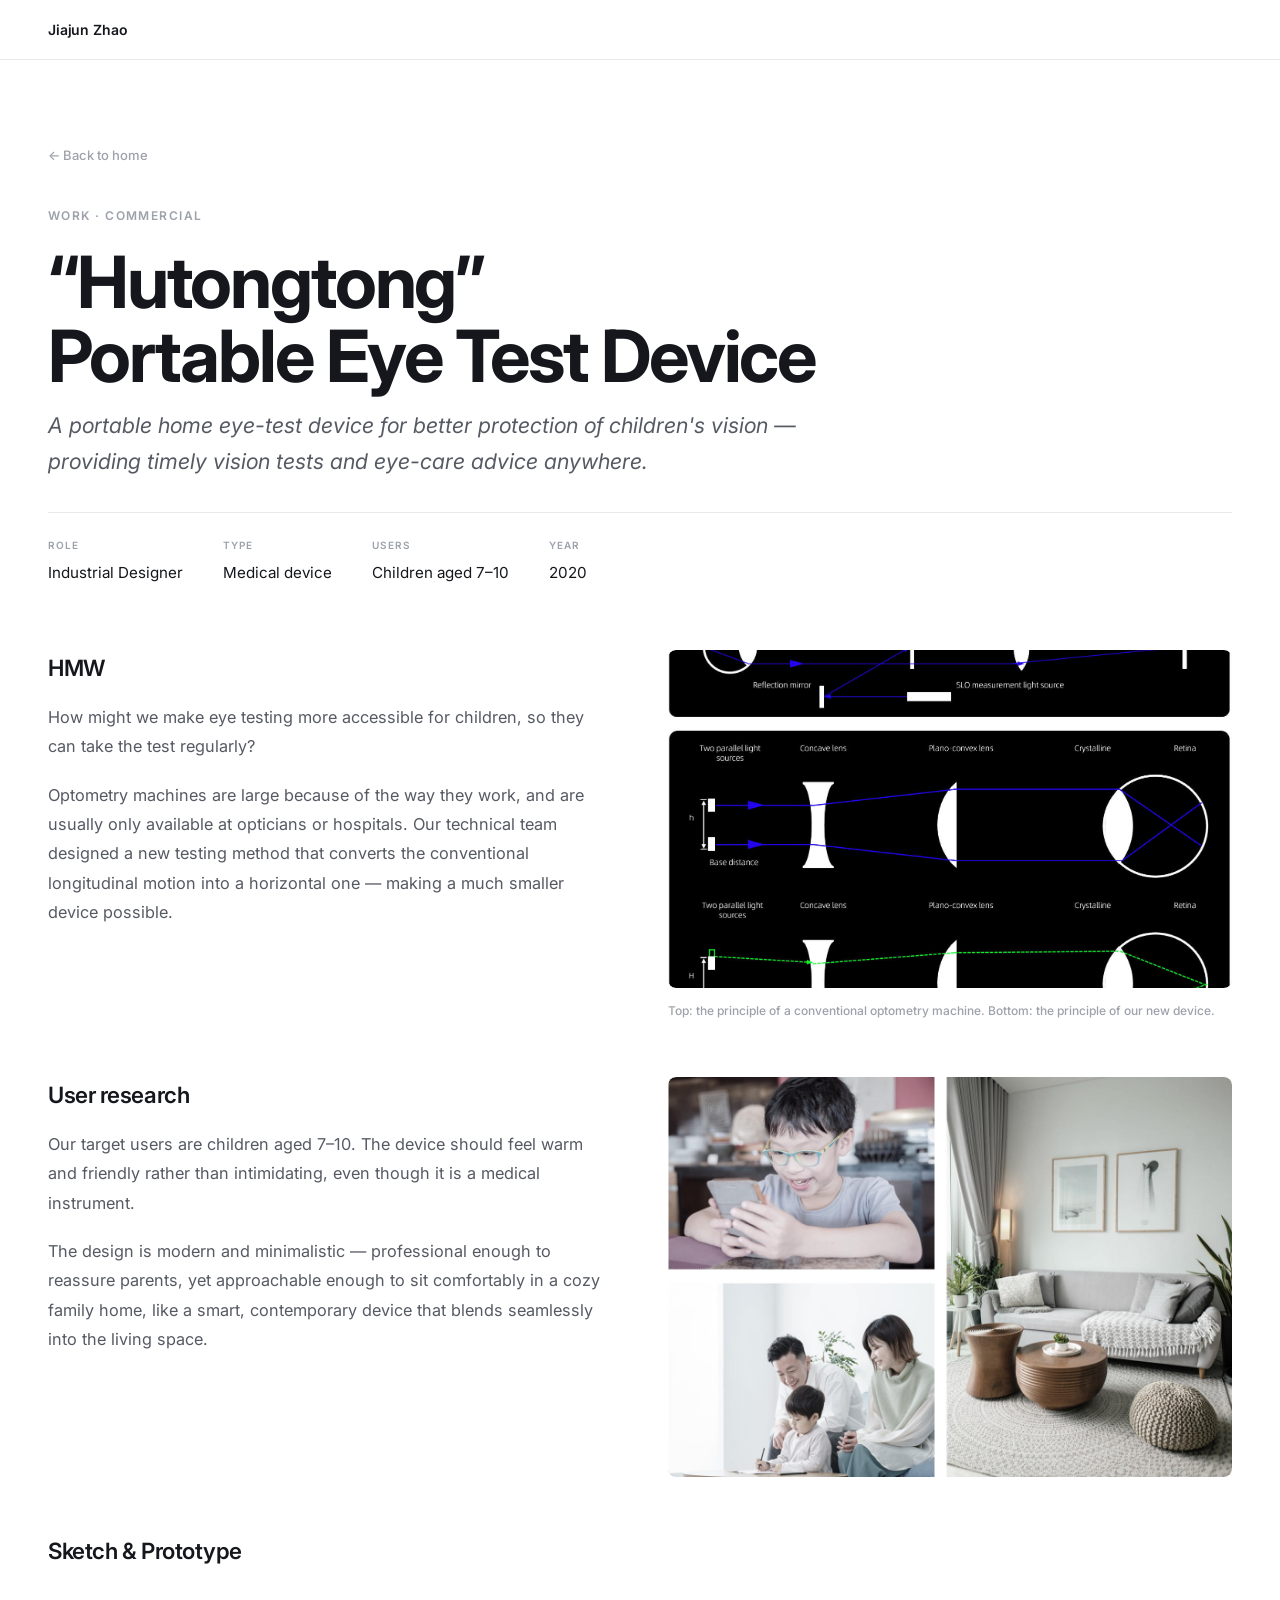
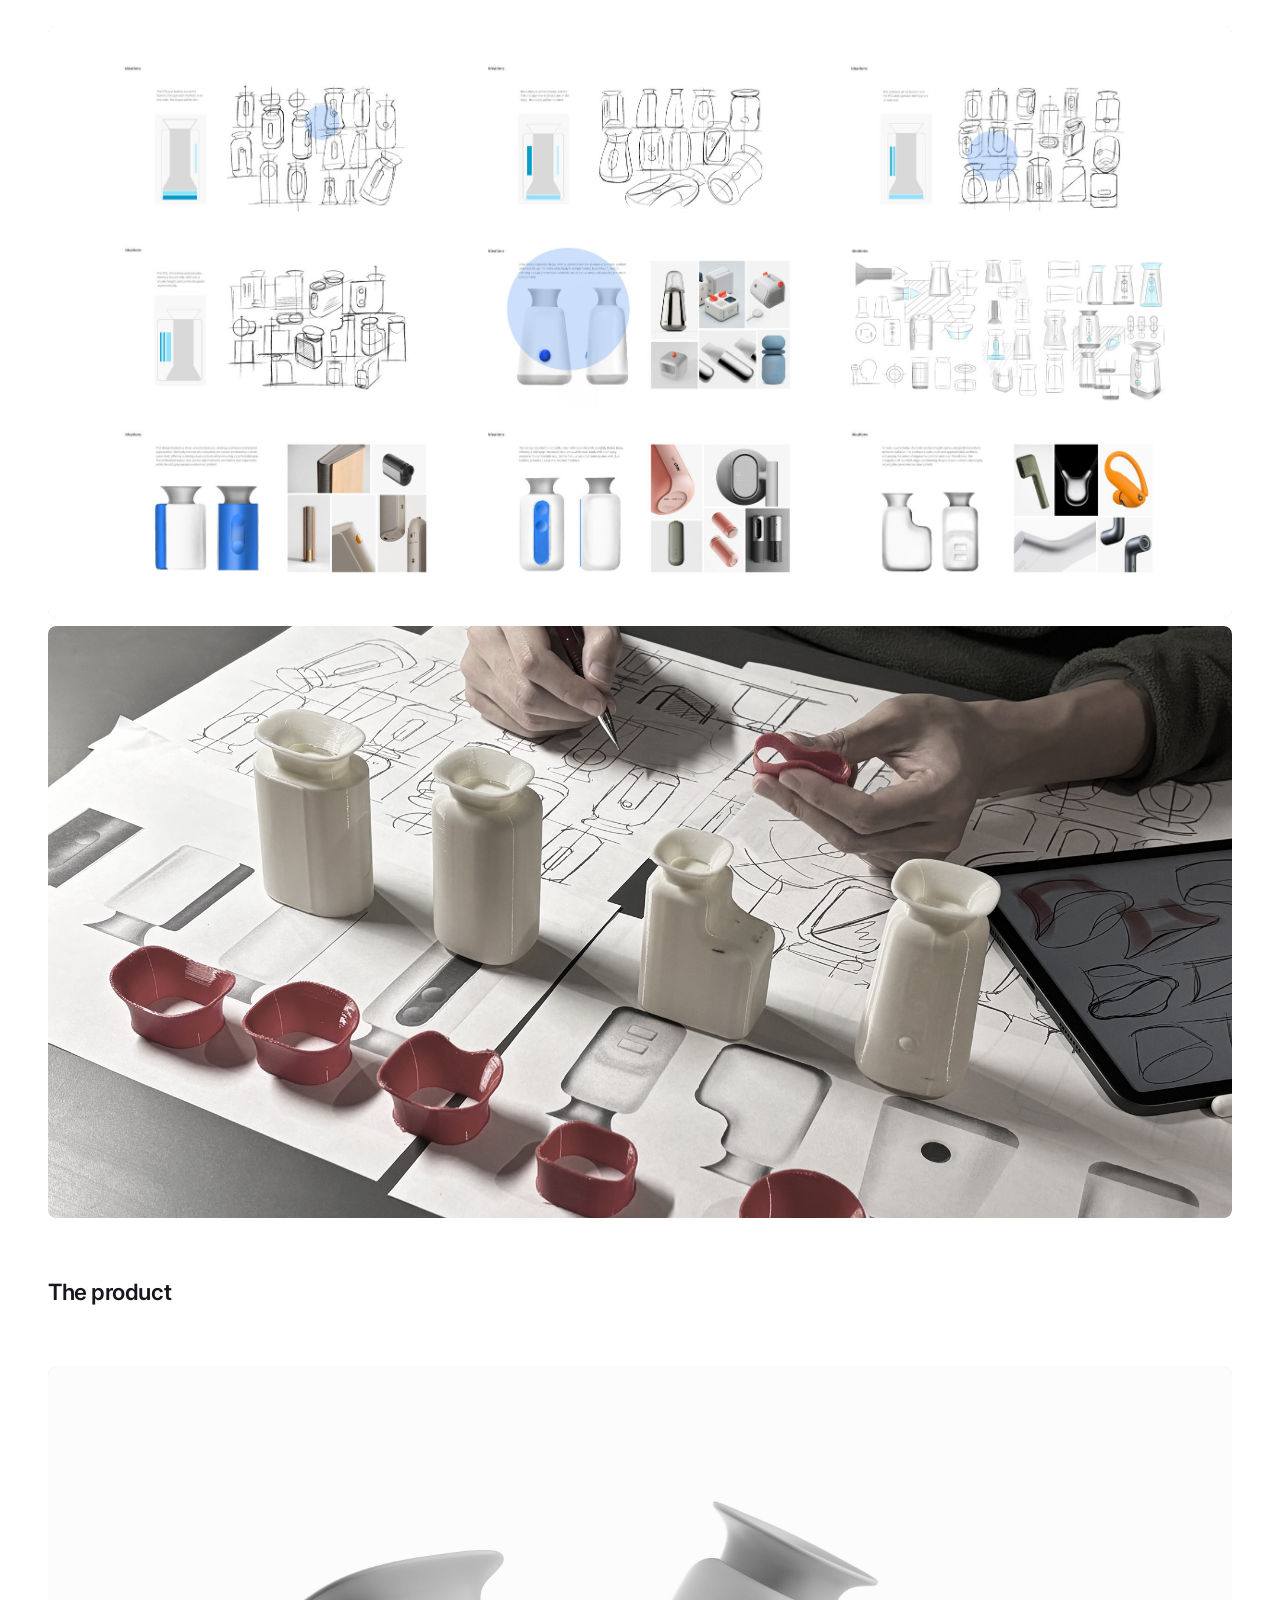
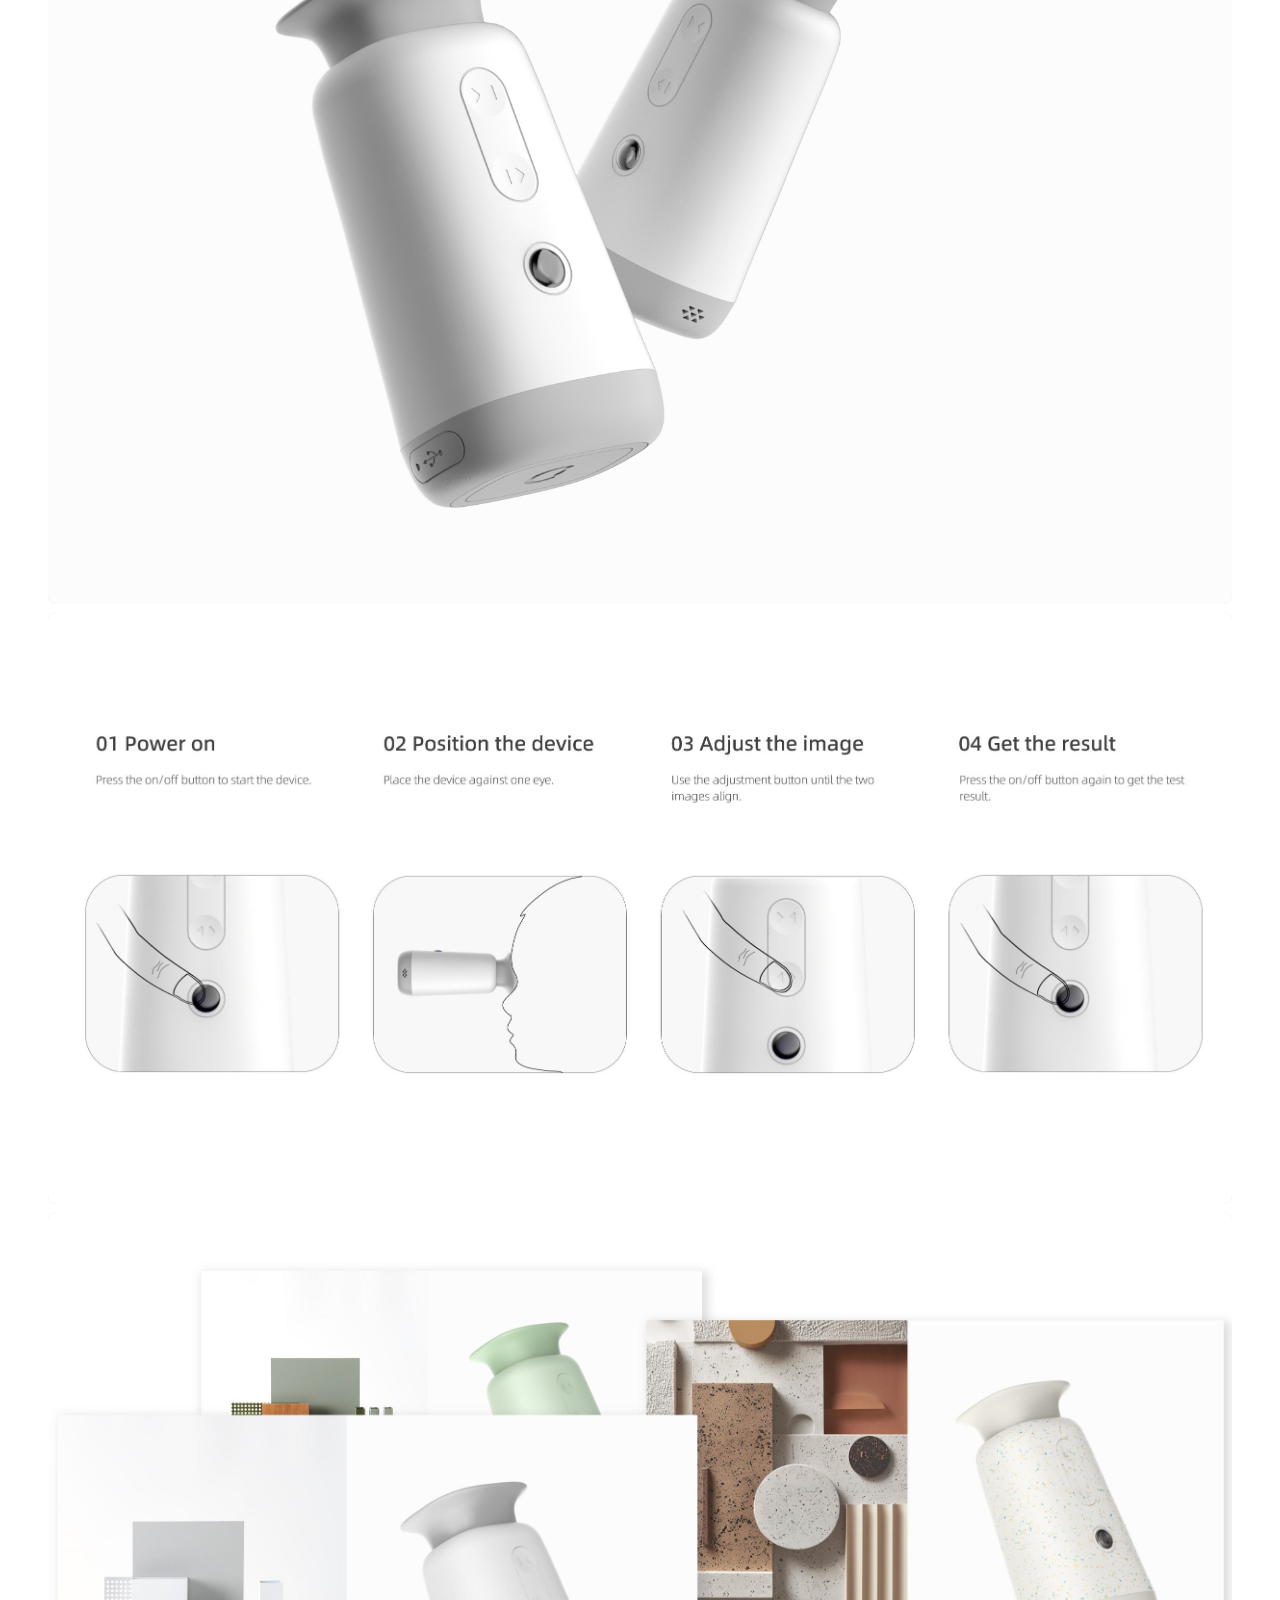
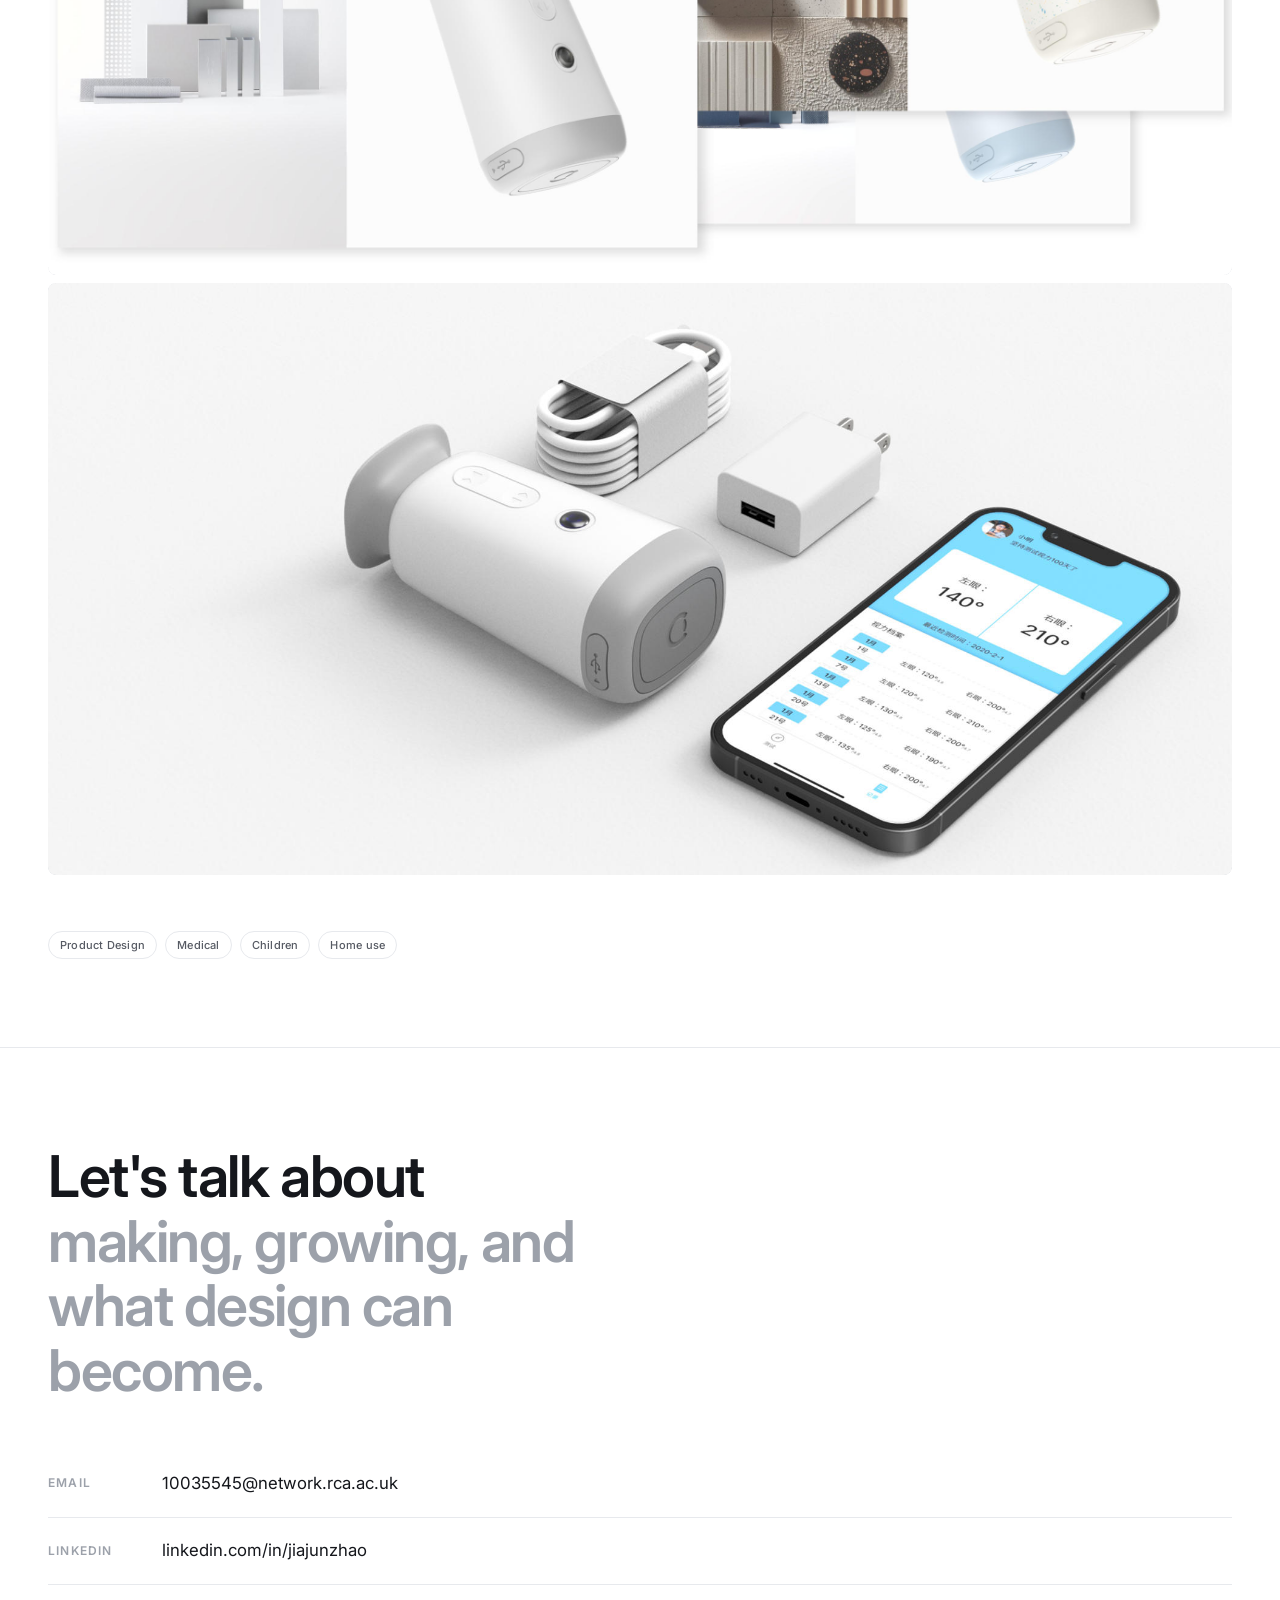
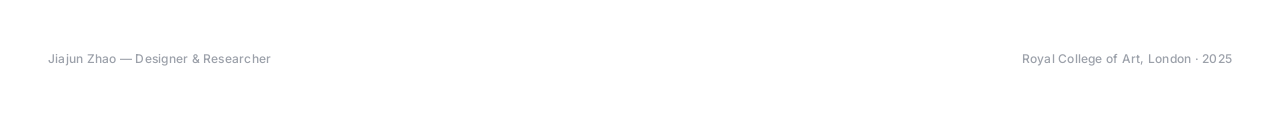
==== commit 83f5ea65: "Add files via upload" ====
--- a/commercial.html
+++ b/commercial.html
@@ -51,7 +51,7 @@
         <p>Our target users are children aged 7–10. The device should feel warm and friendly rather than intimidating, even though it is a medical instrument.</p>
         <p>The design is modern and minimalistic — professional enough to reassure parents, yet approachable enough to sit comfortably in a cozy family home, like a smart, contemporary device that blends seamlessly into the living space.</p>
       </div>
-      <figure class="split-media">
+      <figure class="split-media split-full">
         <div class="ph-cell"><span class="ph-label"><span>upload →</span><span class="ph-name">images/commercial-3.jpg</span></span><img src="images/commercial-3.jpg" alt="User research" onerror="this.classList.add('img-missing')"></div>
       </figure>
     </div>
--- a/style.css
+++ b/style.css
@@ -114,7 +114,7 @@
 
 /* single-image homepage thumb filling the whole media area */
 .pc-media.single-thumb { grid-template-columns: 1fr; }
-.pc-media.single-thumb .ph-cell:first-child { grid-column: auto; aspect-ratio: 16 / 9; }
+.pc-media.single-thumb .ph-cell:first-child { grid-column: auto; aspect-ratio: 1.25 / 1; }
 
 /* 2:1 framed figure */
 .figure-2to1 { margin: 0 0 8px; }
@@ -122,13 +122,16 @@
 .figure-2to1 img { border-radius: var(--radius); }
 
 /* split section: text on one side, image on the other */
-.split-section { display: grid; grid-template-columns: 1fr 1fr; gap: 3.5rem; align-items: center; margin: 0 0 3.5rem; }
+.split-section { display: grid; grid-template-columns: 1fr 1fr; gap: 3.5rem; align-items: start; margin: 0 0 3.5rem; }
 .split-section .split-text h3 { font-size: 1.4rem; font-weight: 600; letter-spacing: -0.02em; margin-bottom: 1rem; }
 .split-section .split-text p { font-size: 1.02rem; line-height: 1.8; color: var(--ink-light); margin-bottom: 1.2rem; }
 .split-section .split-media { margin: 0; }
-.split-section .split-media .ph-cell { aspect-ratio: 3 / 4; min-height: 0; }
+.split-section .split-media .ph-cell { aspect-ratio: 5 / 3; min-height: 0; }
 .split-section .split-media img { width: 100%; height: 100%; object-fit: cover; display: block; border-radius: var(--radius); }
 .split-section .split-media figcaption { font-size: 12px; font-weight: 500; color: var(--ink-faint); margin-top: 0.8rem; }
+/* full (uncropped) variant for a split figure */
+.split-section .split-media.split-full .ph-cell { aspect-ratio: auto; min-height: 240px; }
+.split-section .split-media.split-full img { width: 100%; height: auto; object-fit: contain; }
 
 /* vertical image stack with consistent small gaps */
 .img-stack { display: flex; flex-direction: column; gap: 8px; margin: 0 0 3.5rem; }
@@ -213,7 +216,7 @@
 .detail-back:hover { color: var(--ink); }
 .detail-eyebrow { font-size: 12px; font-weight: 600; letter-spacing: 0.12em; text-transform: uppercase; color: var(--ink-faint); margin-bottom: 1.2rem; }
 .detail-title { font-size: clamp(2.5rem, 6vw, 4.5rem); font-weight: 700; line-height: 1.02; letter-spacing: -0.03em; margin-bottom: 1rem; }
-.detail-subtitle { font-size: clamp(1.05rem, 2vw, 1.35rem); font-style: italic; color: var(--ink-light); max-width: 600px; margin-bottom: 2rem; }
+.detail-subtitle { font-size: clamp(1.05rem, 2vw, 1.35rem); font-style: italic; color: var(--ink-light); max-width: 820px; margin-bottom: 2rem; }
 .detail-meta { display: flex; flex-wrap: wrap; gap: 1.4rem 2.5rem; padding-top: 1.5rem; border-top: 1px solid var(--line); }
 .detail-meta .meta-key { display: block; font-size: 10px; font-weight: 600; letter-spacing: 0.1em; text-transform: uppercase; color: var(--ink-faint); margin-bottom: 0.3rem; }
 .detail-meta .meta-val { font-size: 0.95rem; color: var(--ink); }
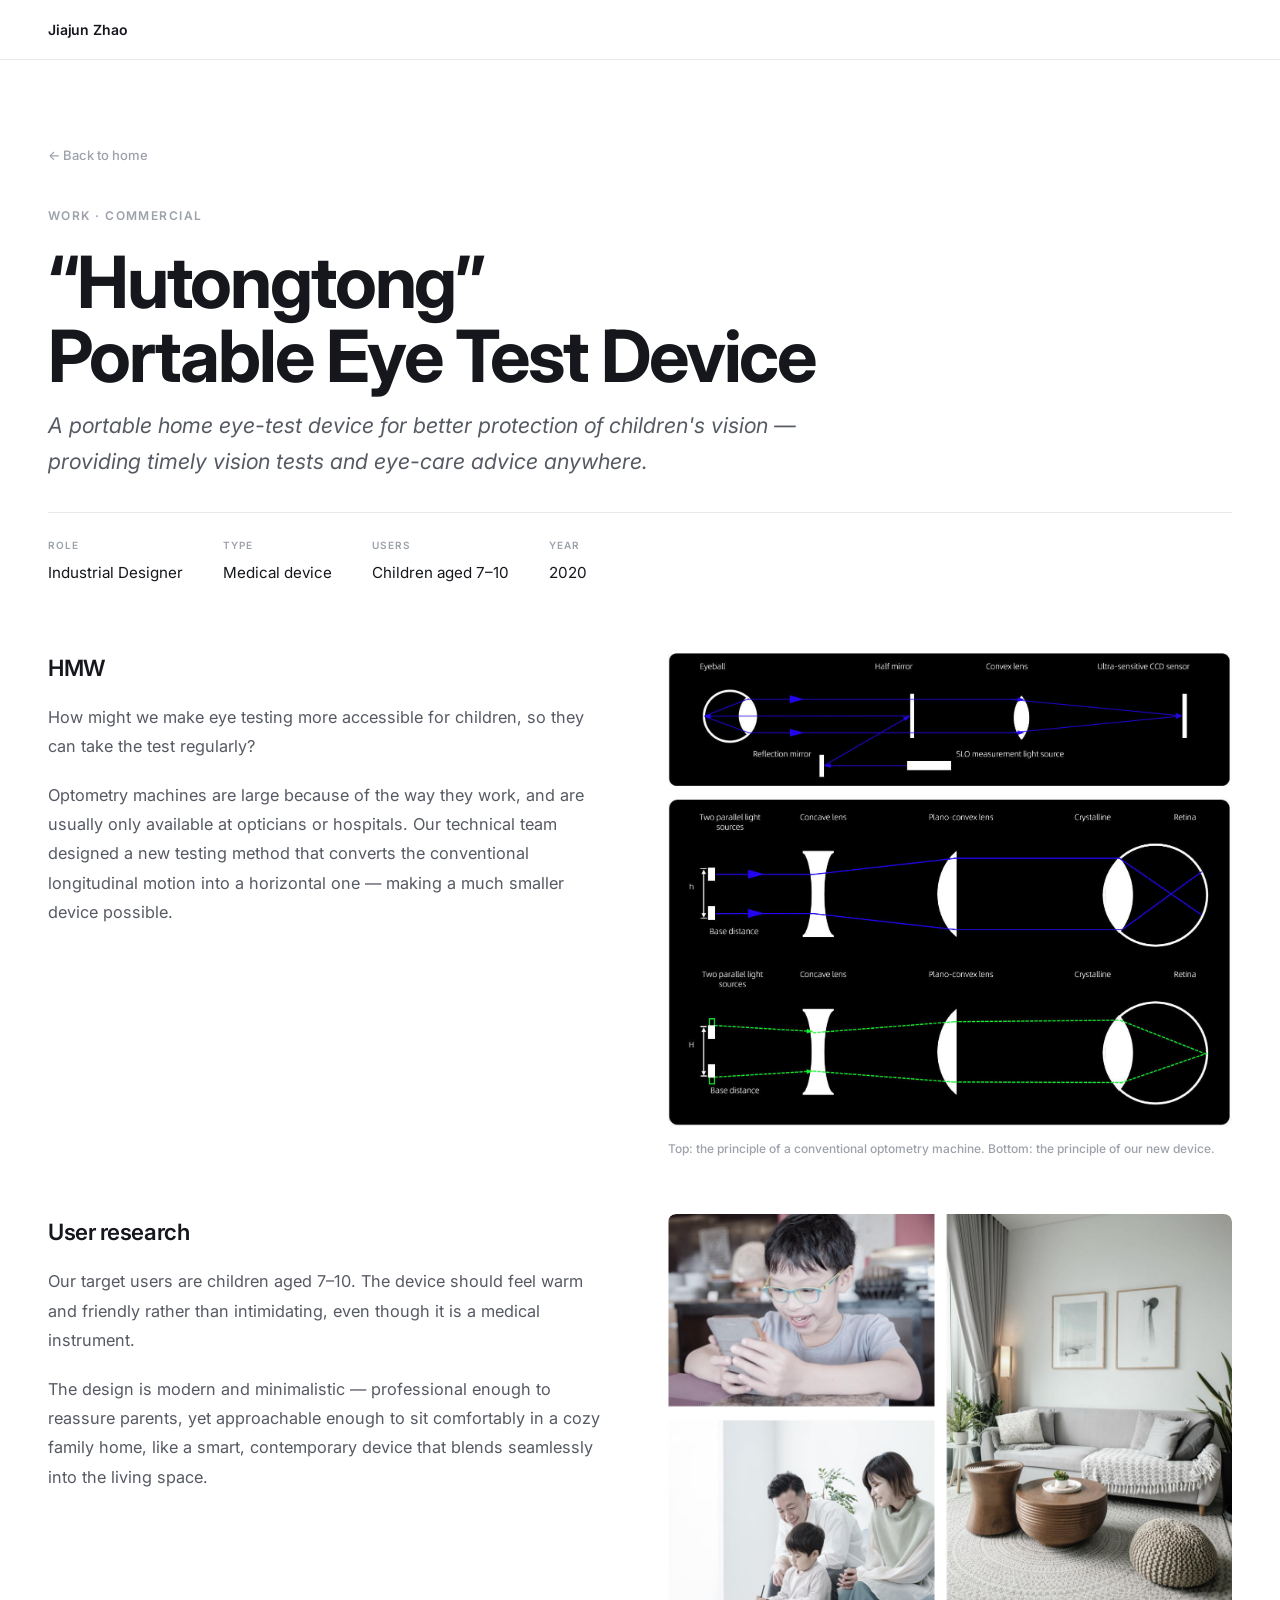
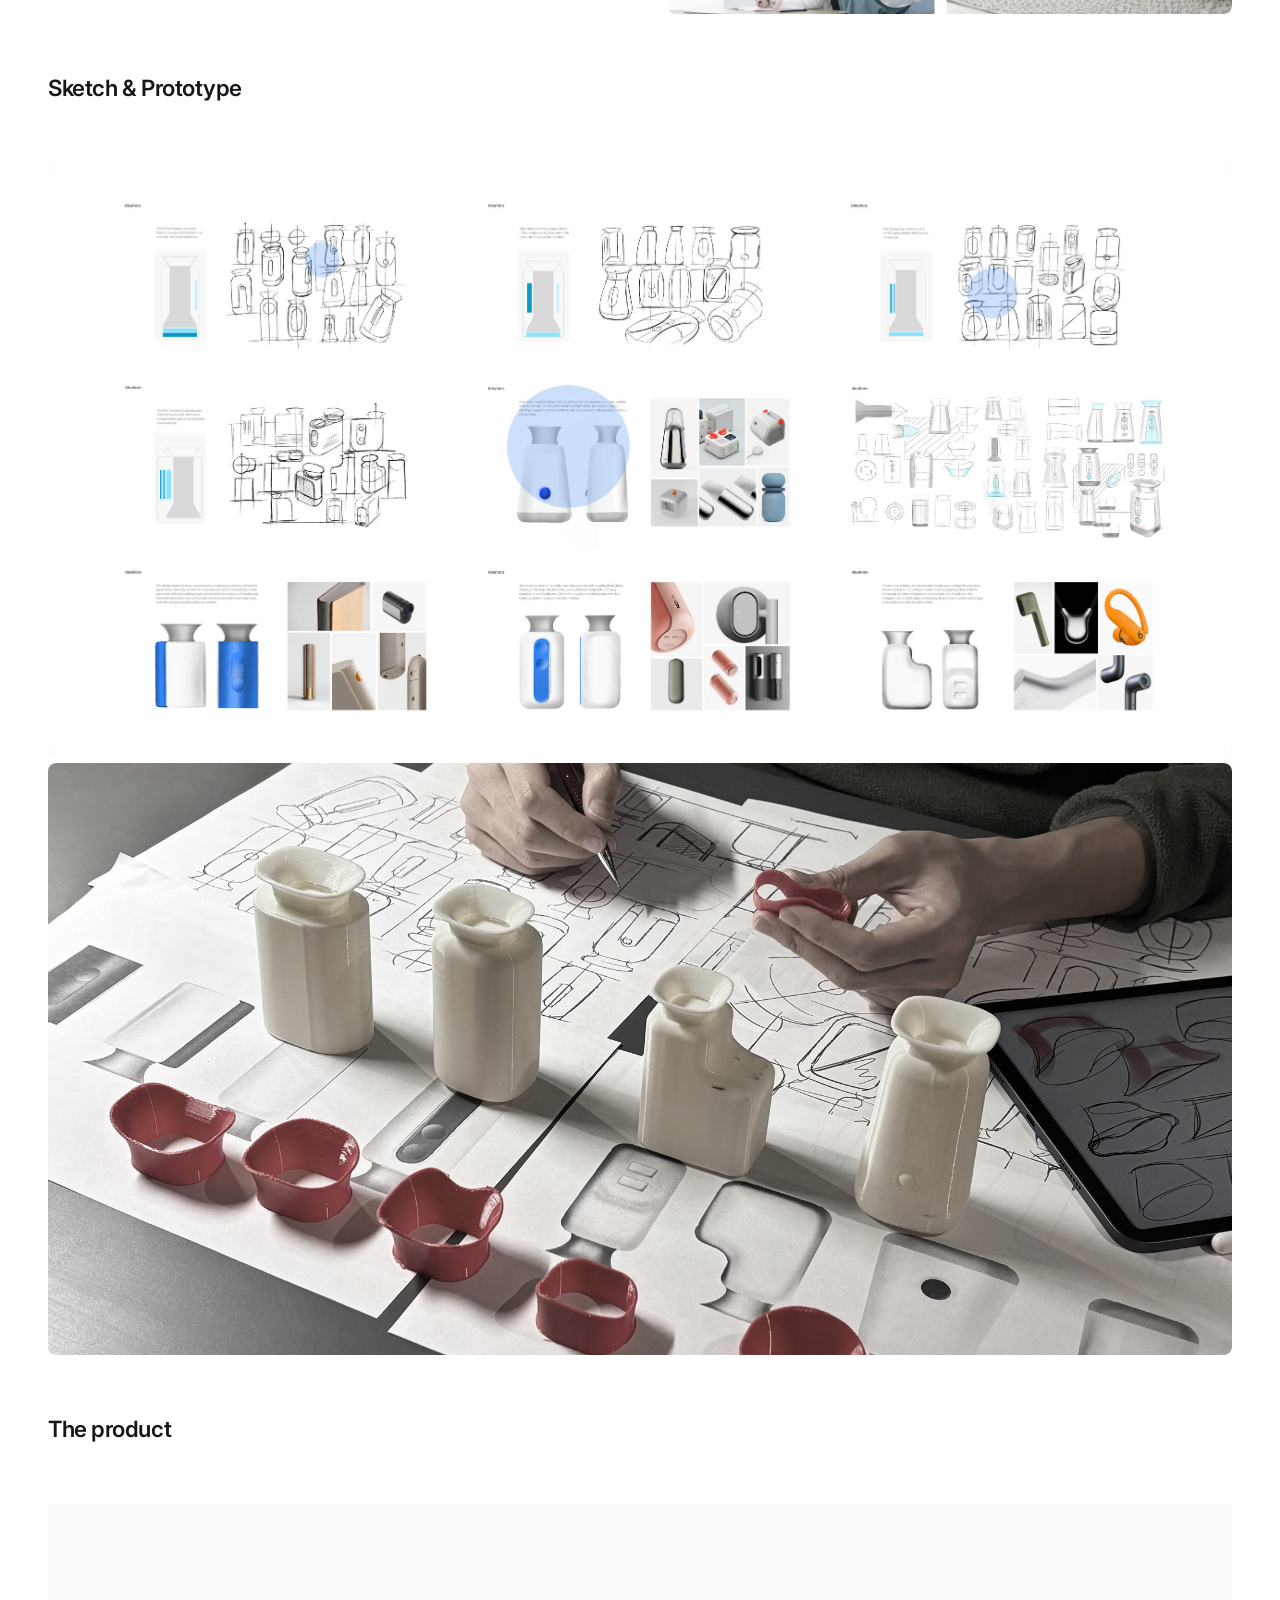
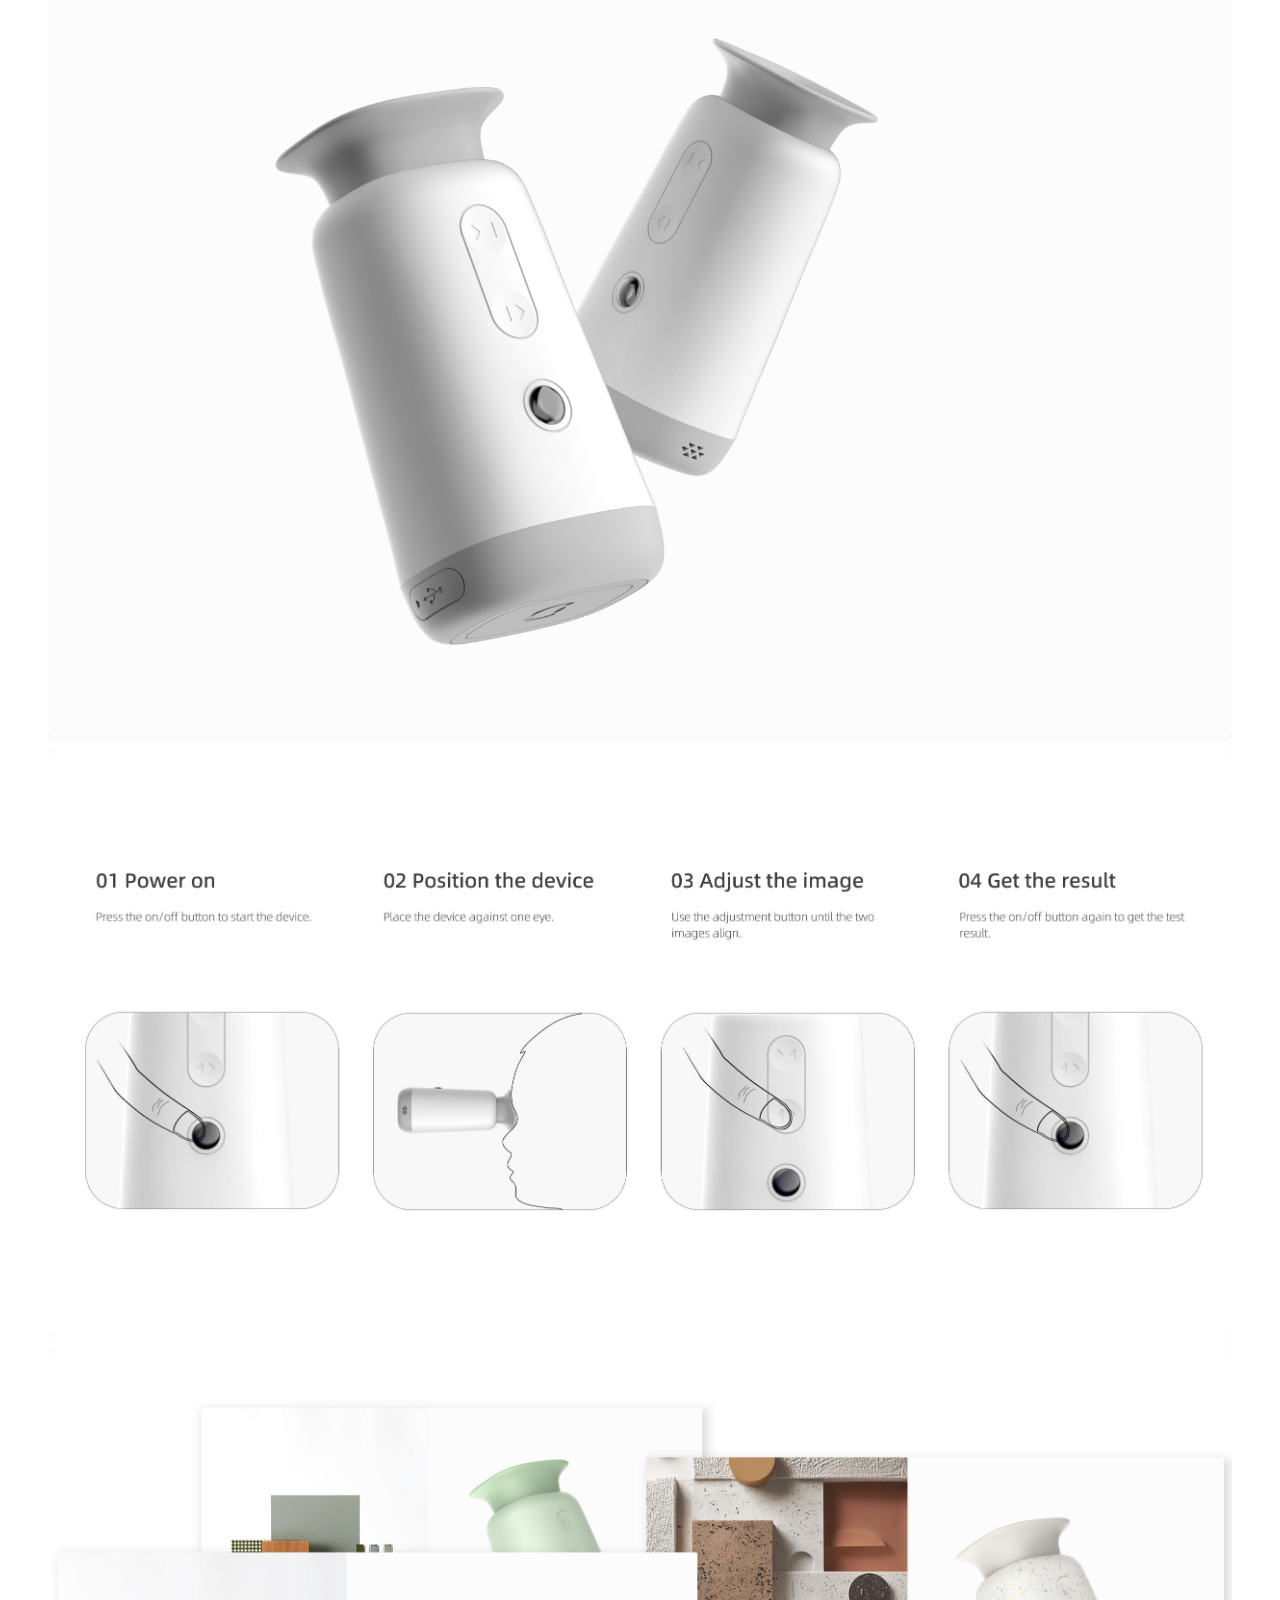
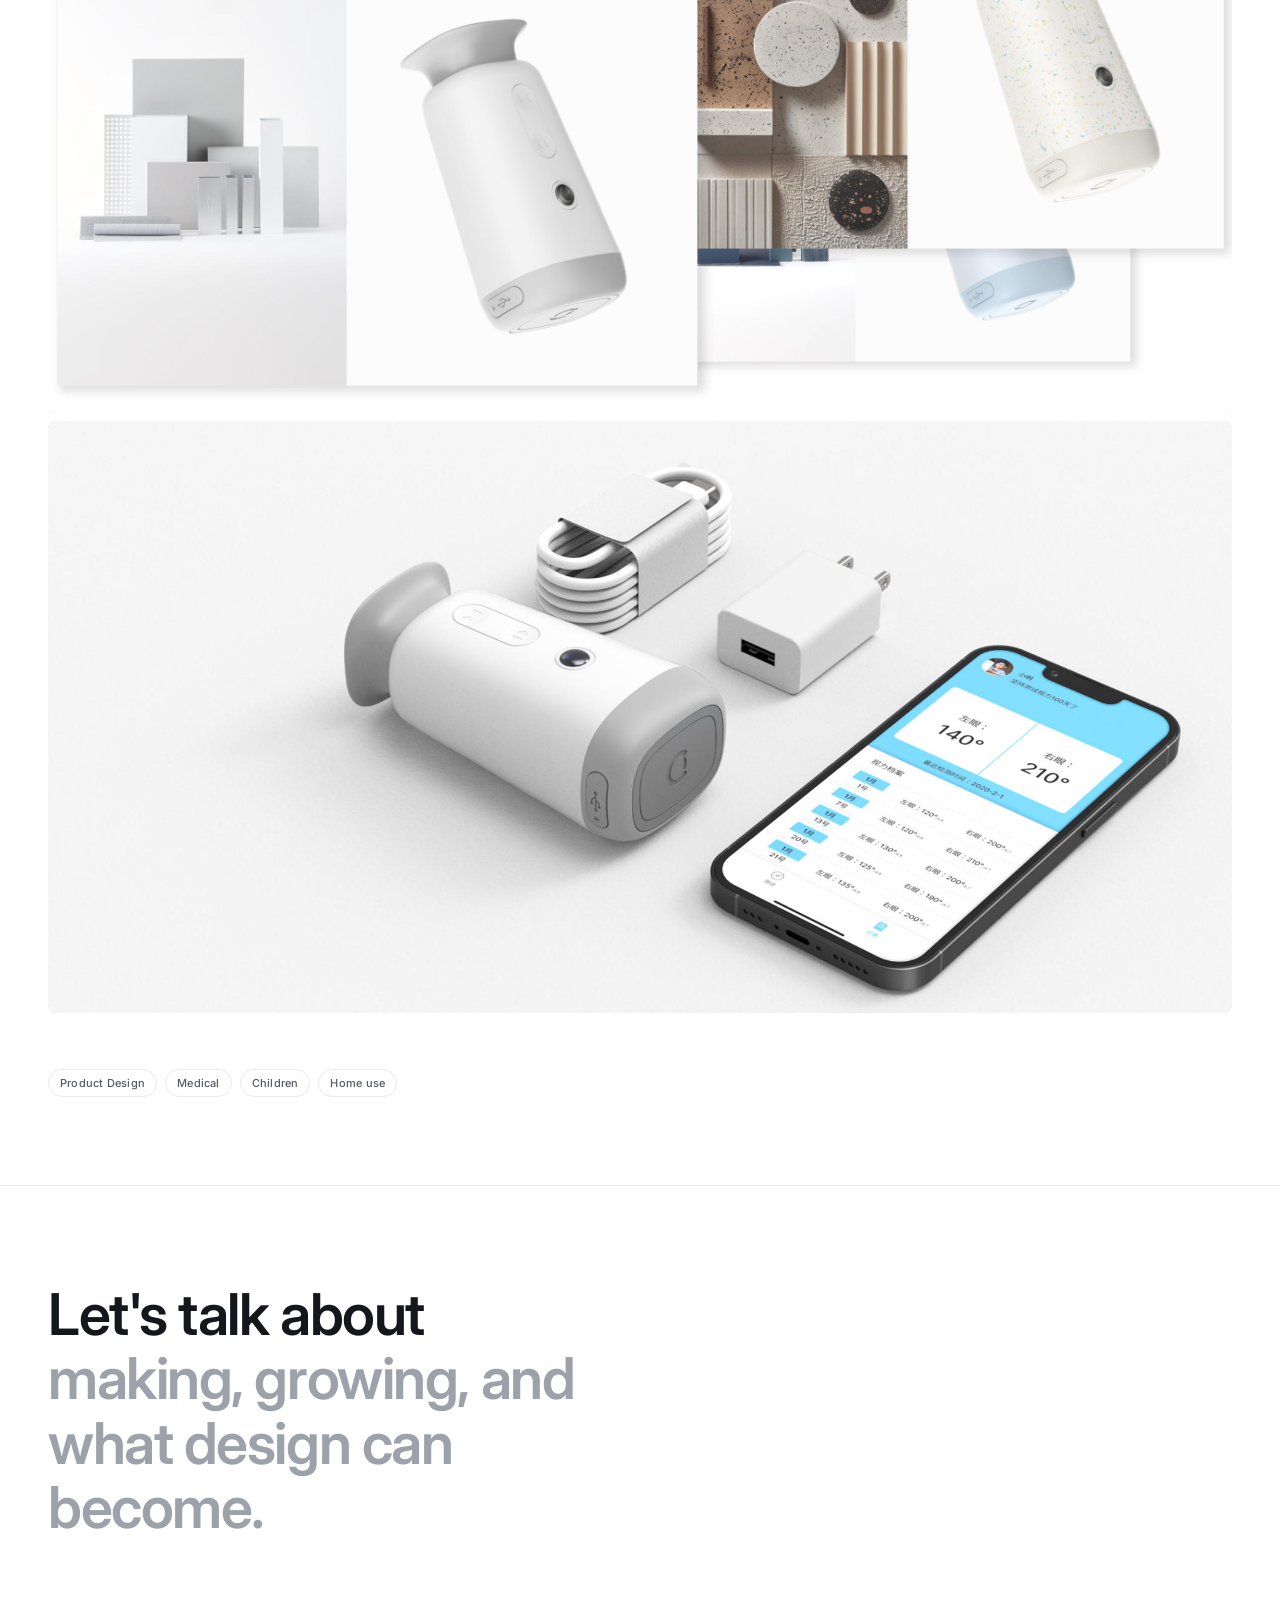
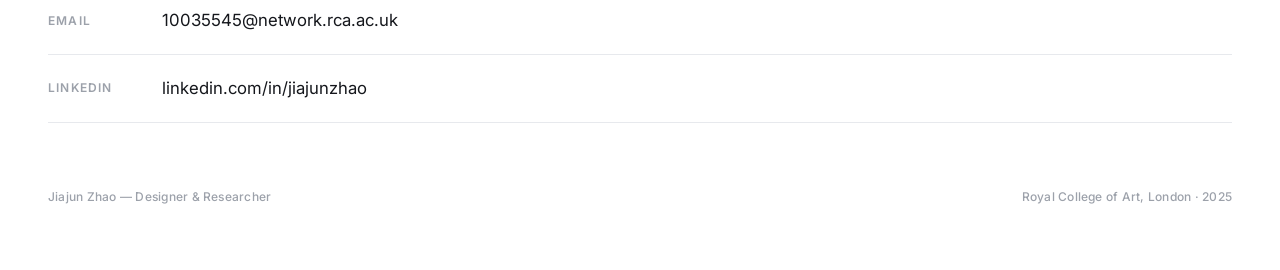
==== commit aa15cc6e: "Add files via upload" ====
--- a/commercial.html
+++ b/commercial.html
@@ -38,7 +38,7 @@
         <p>How might we make eye testing more accessible for children, so they can take the test regularly?</p>
         <p>Optometry machines are large because of the way they work, and are usually only available at opticians or hospitals. Our technical team designed a new testing method that converts the conventional longitudinal motion into a horizontal one — making a much smaller device possible.</p>
       </div>
-      <figure class="split-media">
+      <figure class="split-media split-full">
         <div class="ph-cell"><span class="ph-label"><span>upload →</span><span class="ph-name">images/commercial-2.jpg</span></span><img src="images/commercial-2.jpg" alt="Optometry principle comparison" onerror="this.classList.add('img-missing')"></div>
         <figcaption>Top: the principle of a conventional optometry machine. Bottom: the principle of our new device.</figcaption>
       </figure>
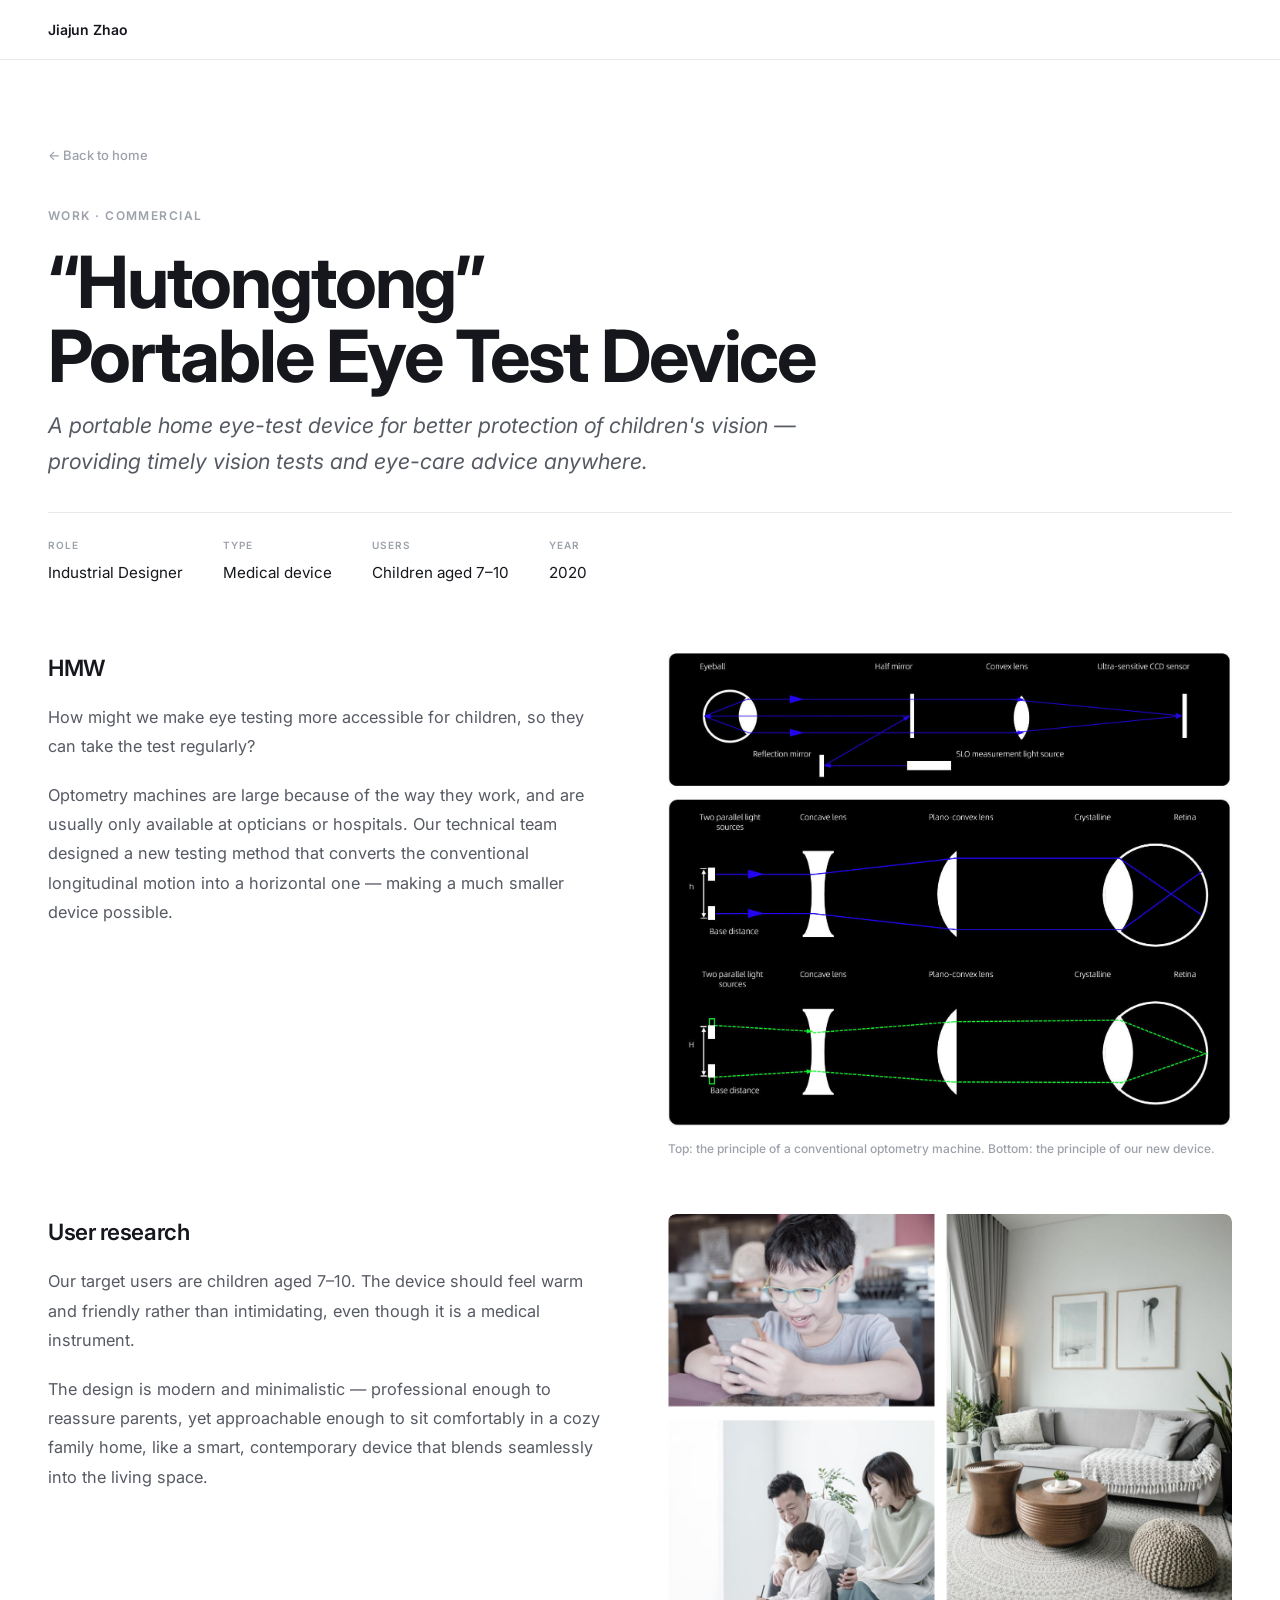
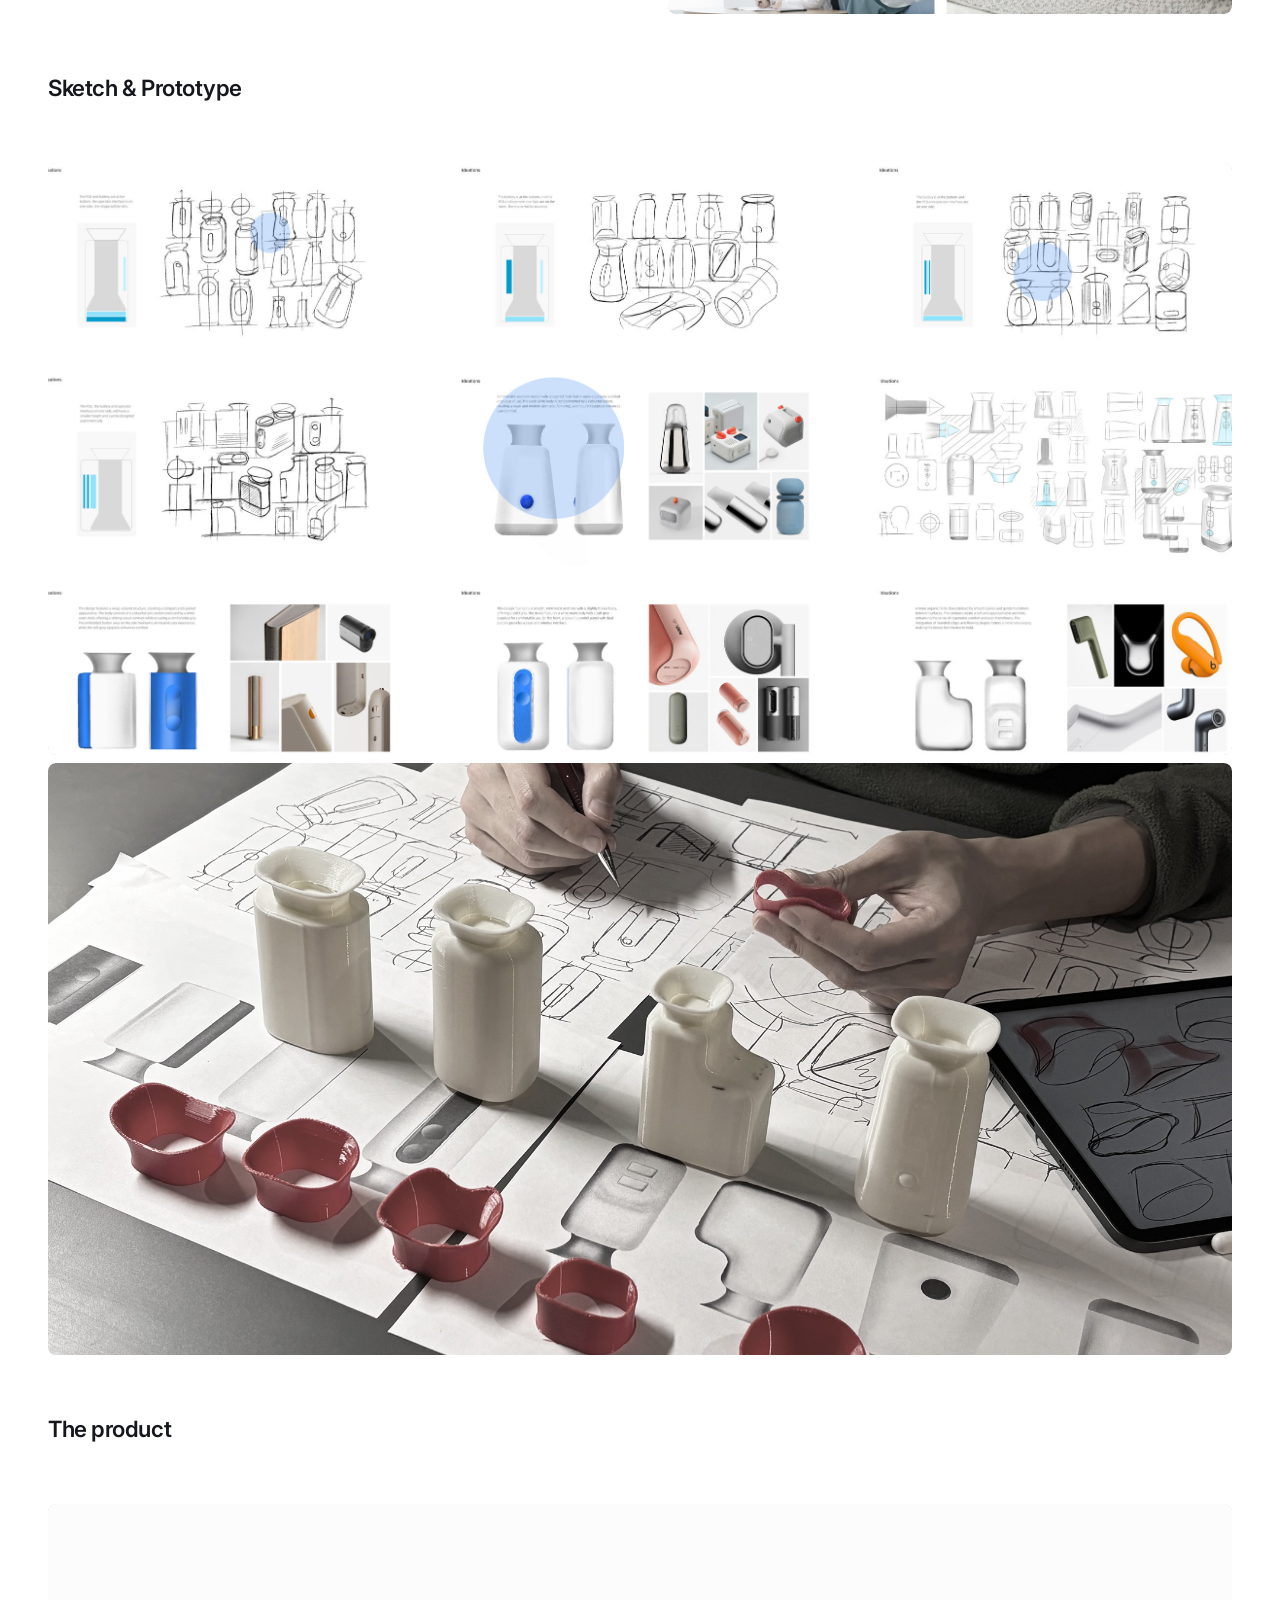
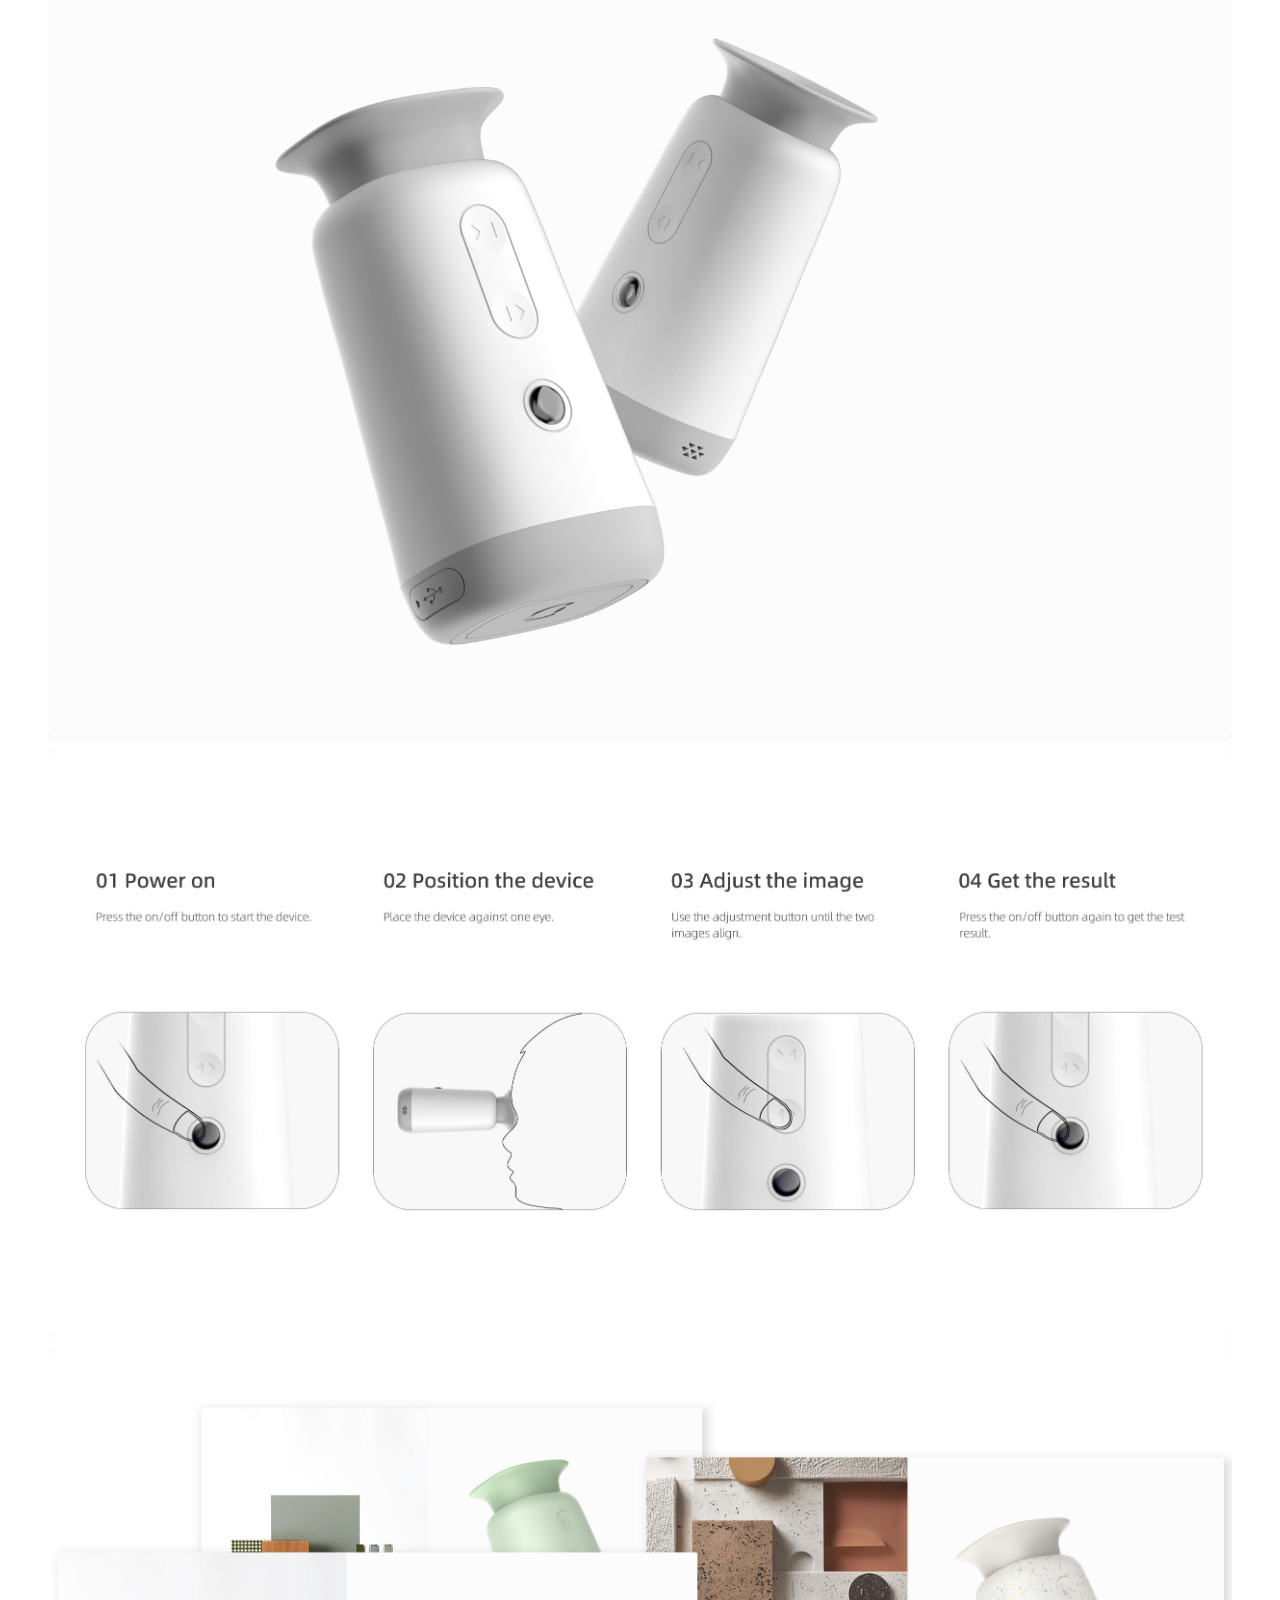
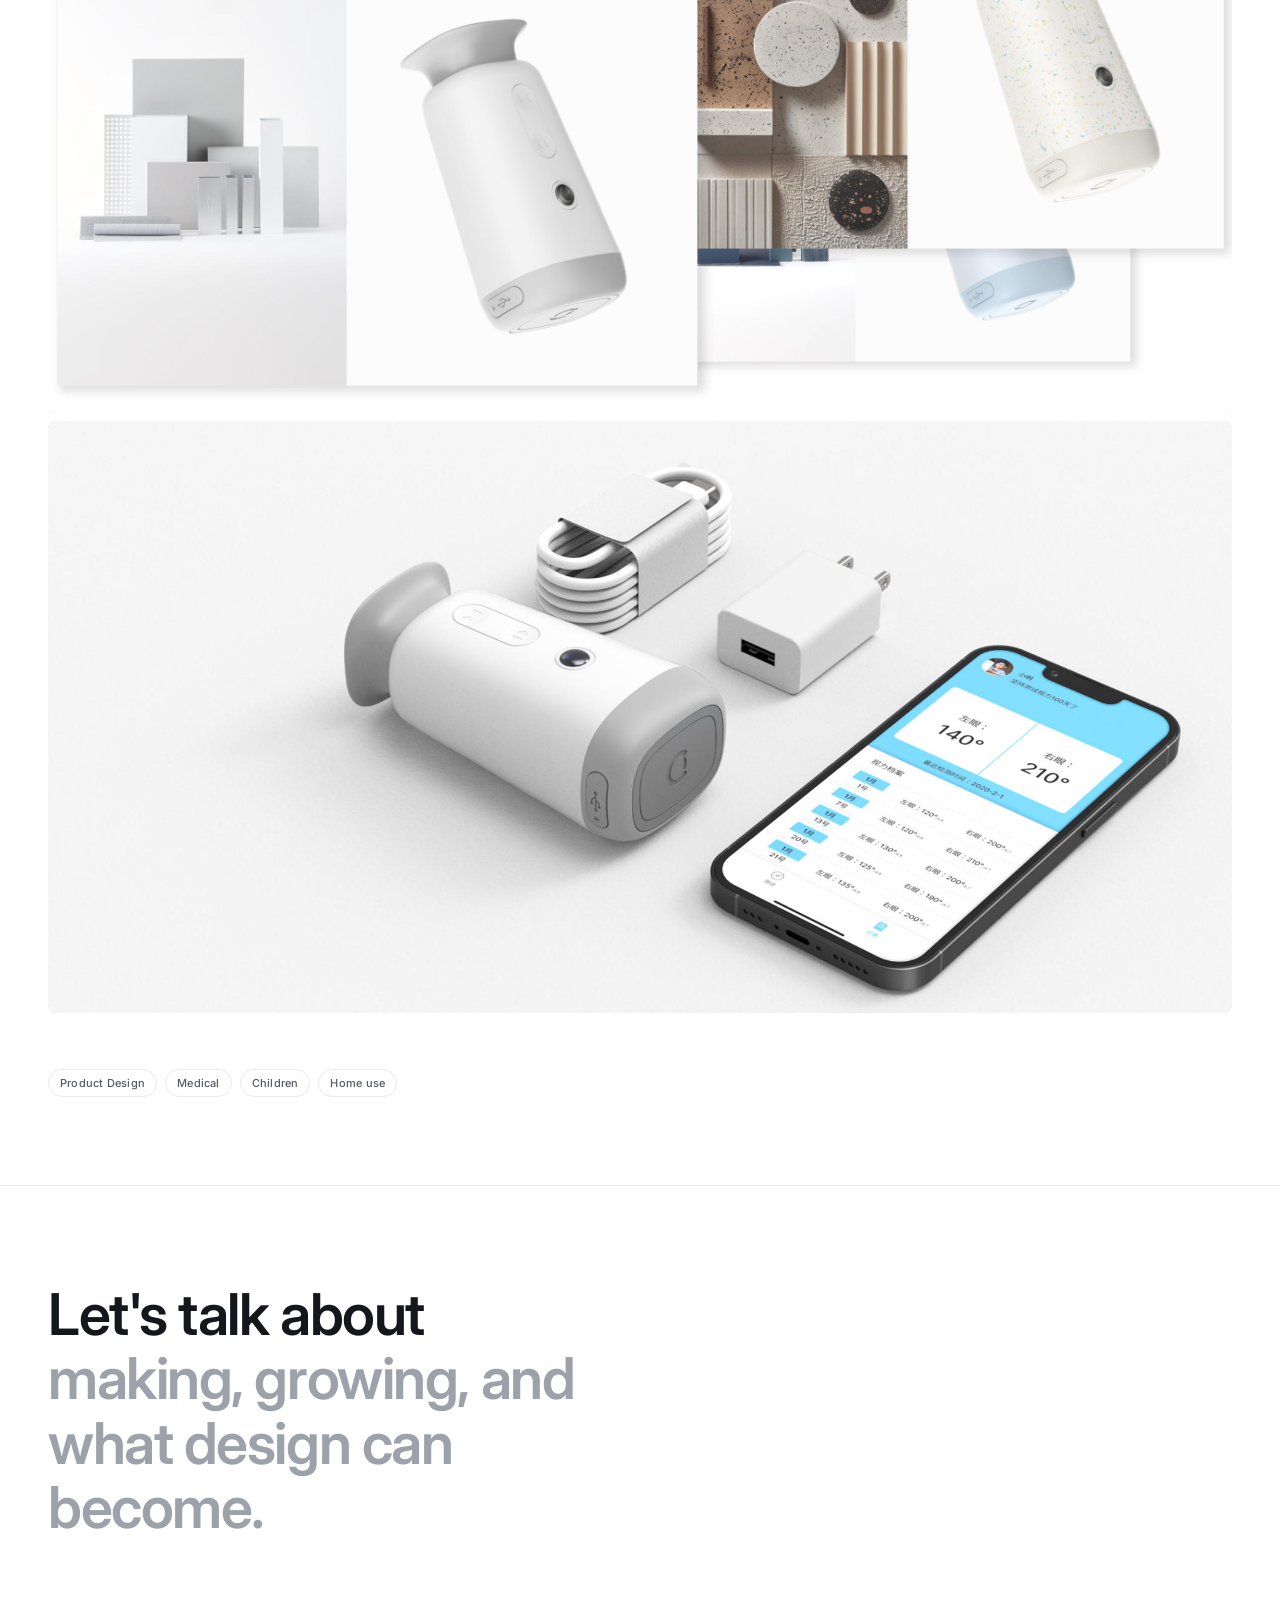
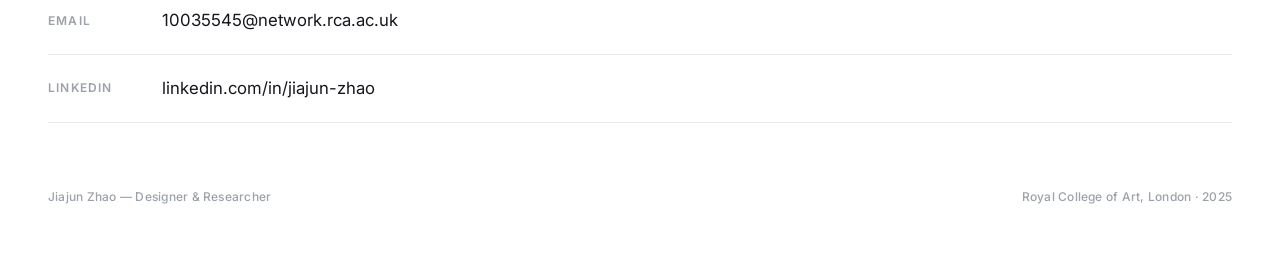
==== commit 46e96174: "Add files via upload" ====
--- a/commercial.html
+++ b/commercial.html
@@ -81,7 +81,7 @@
   <h2 class="contact-header">Let's talk about<br><span>making, growing, and what design can become.</span></h2>
   <div class="contact-links">
     <a class="contact-link" href="mailto:10035545@network.rca.ac.uk"><span class="link-label">Email</span><span class="link-value">10035545@network.rca.ac.uk</span><span class="link-arrow">→</span></a>
-    <a class="contact-link" href="#"><span class="link-label">LinkedIn</span><span class="link-value">linkedin.com/in/jiajunzhao</span><span class="link-arrow">→</span></a>
+    <a class="contact-link" href="https://www.linkedin.com/in/jiajun-zhao-6b725529a" target="_blank" rel="noopener"><span class="link-label">LinkedIn</span><span class="link-value">linkedin.com/in/jiajun-zhao</span><span class="link-arrow">→</span></a>
   </div>
   <div class="footer-note"><span>Jiajun Zhao — Designer &amp; Researcher</span><span>Royal College of Art, London · 2025</span></div>
 </section>
